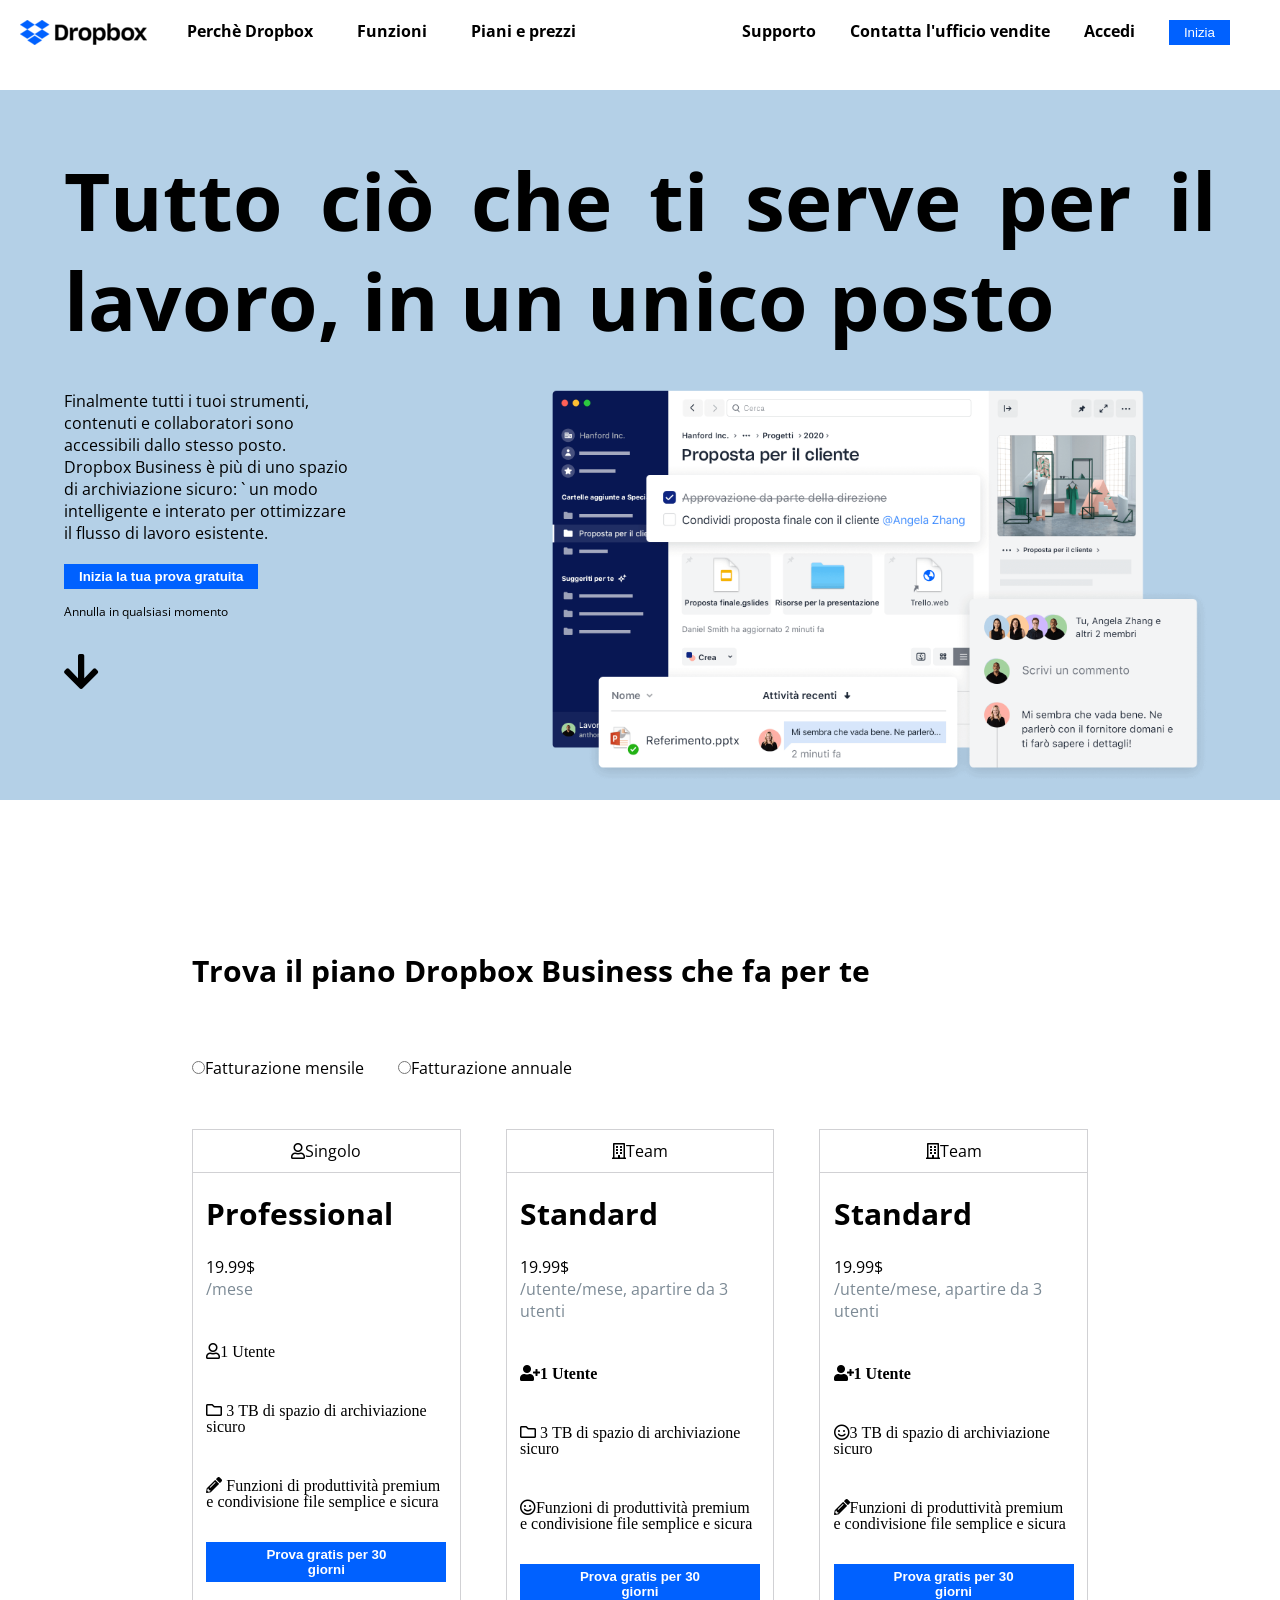
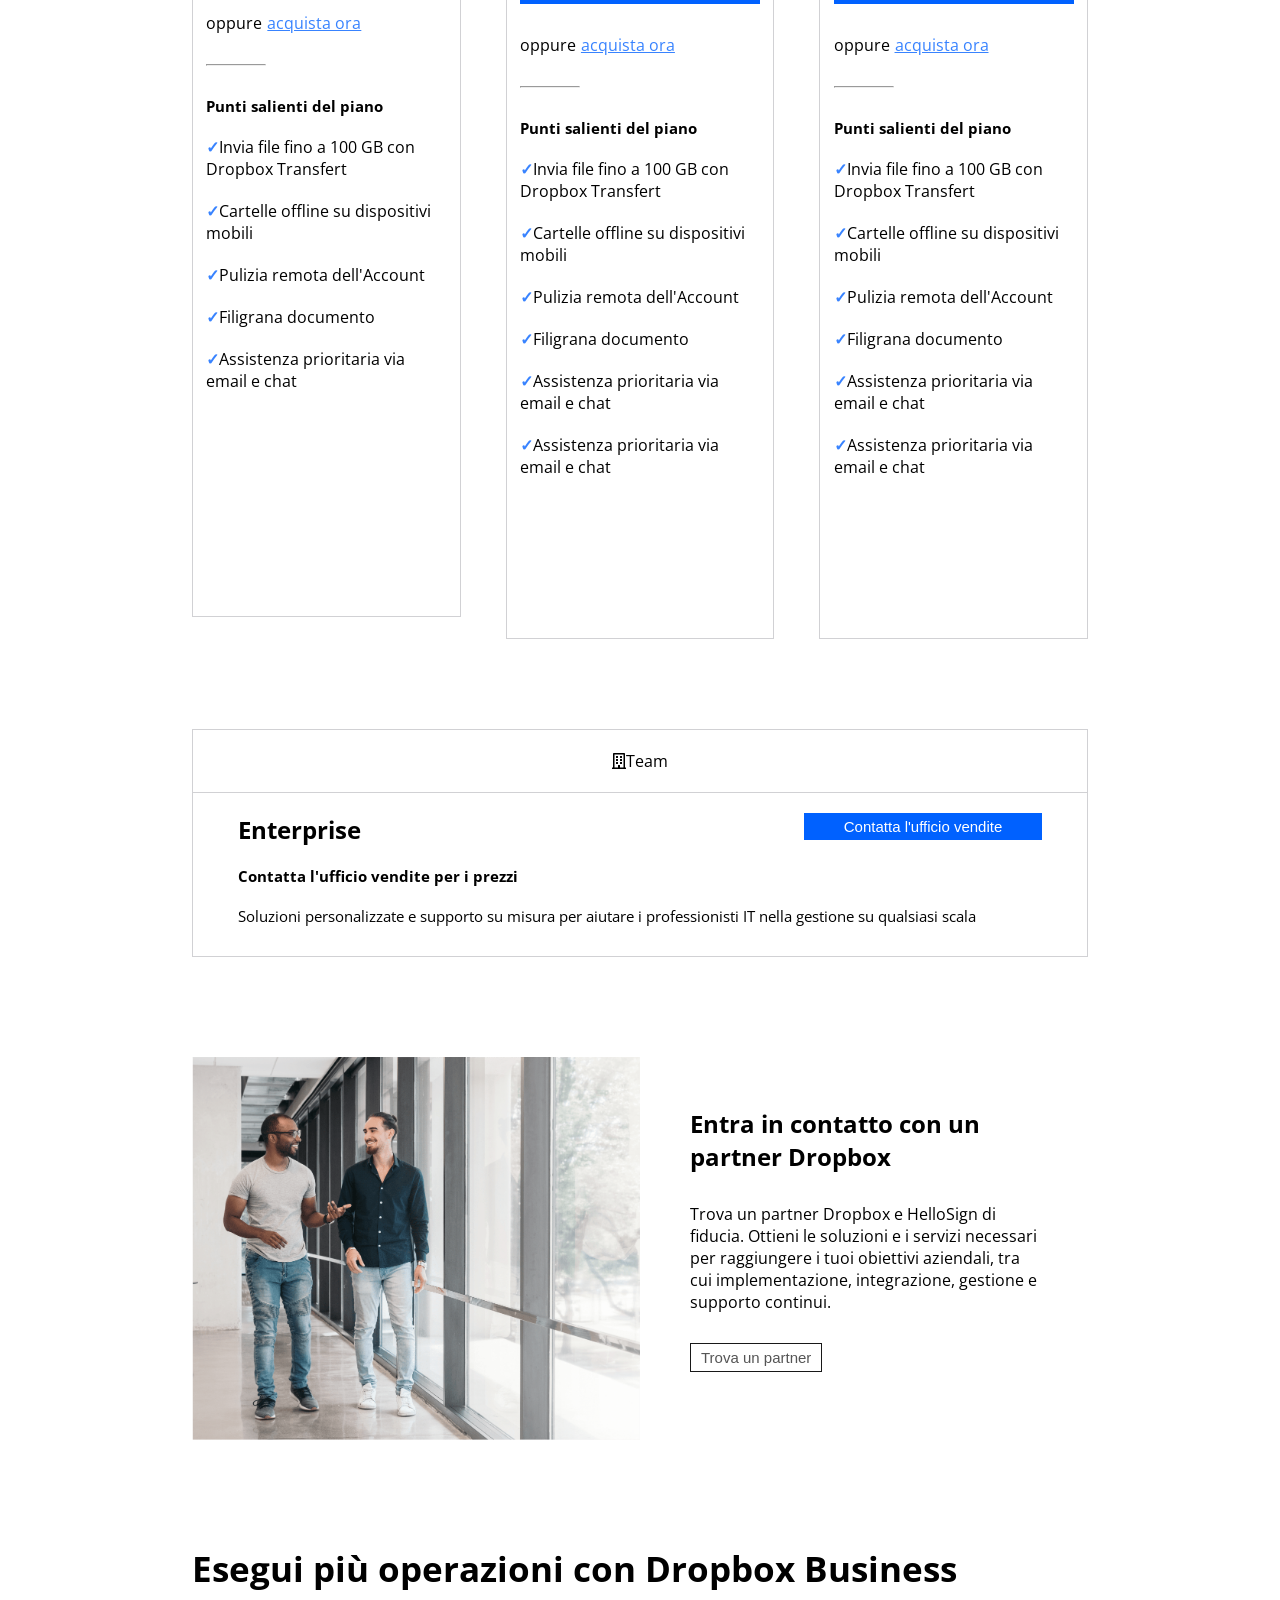
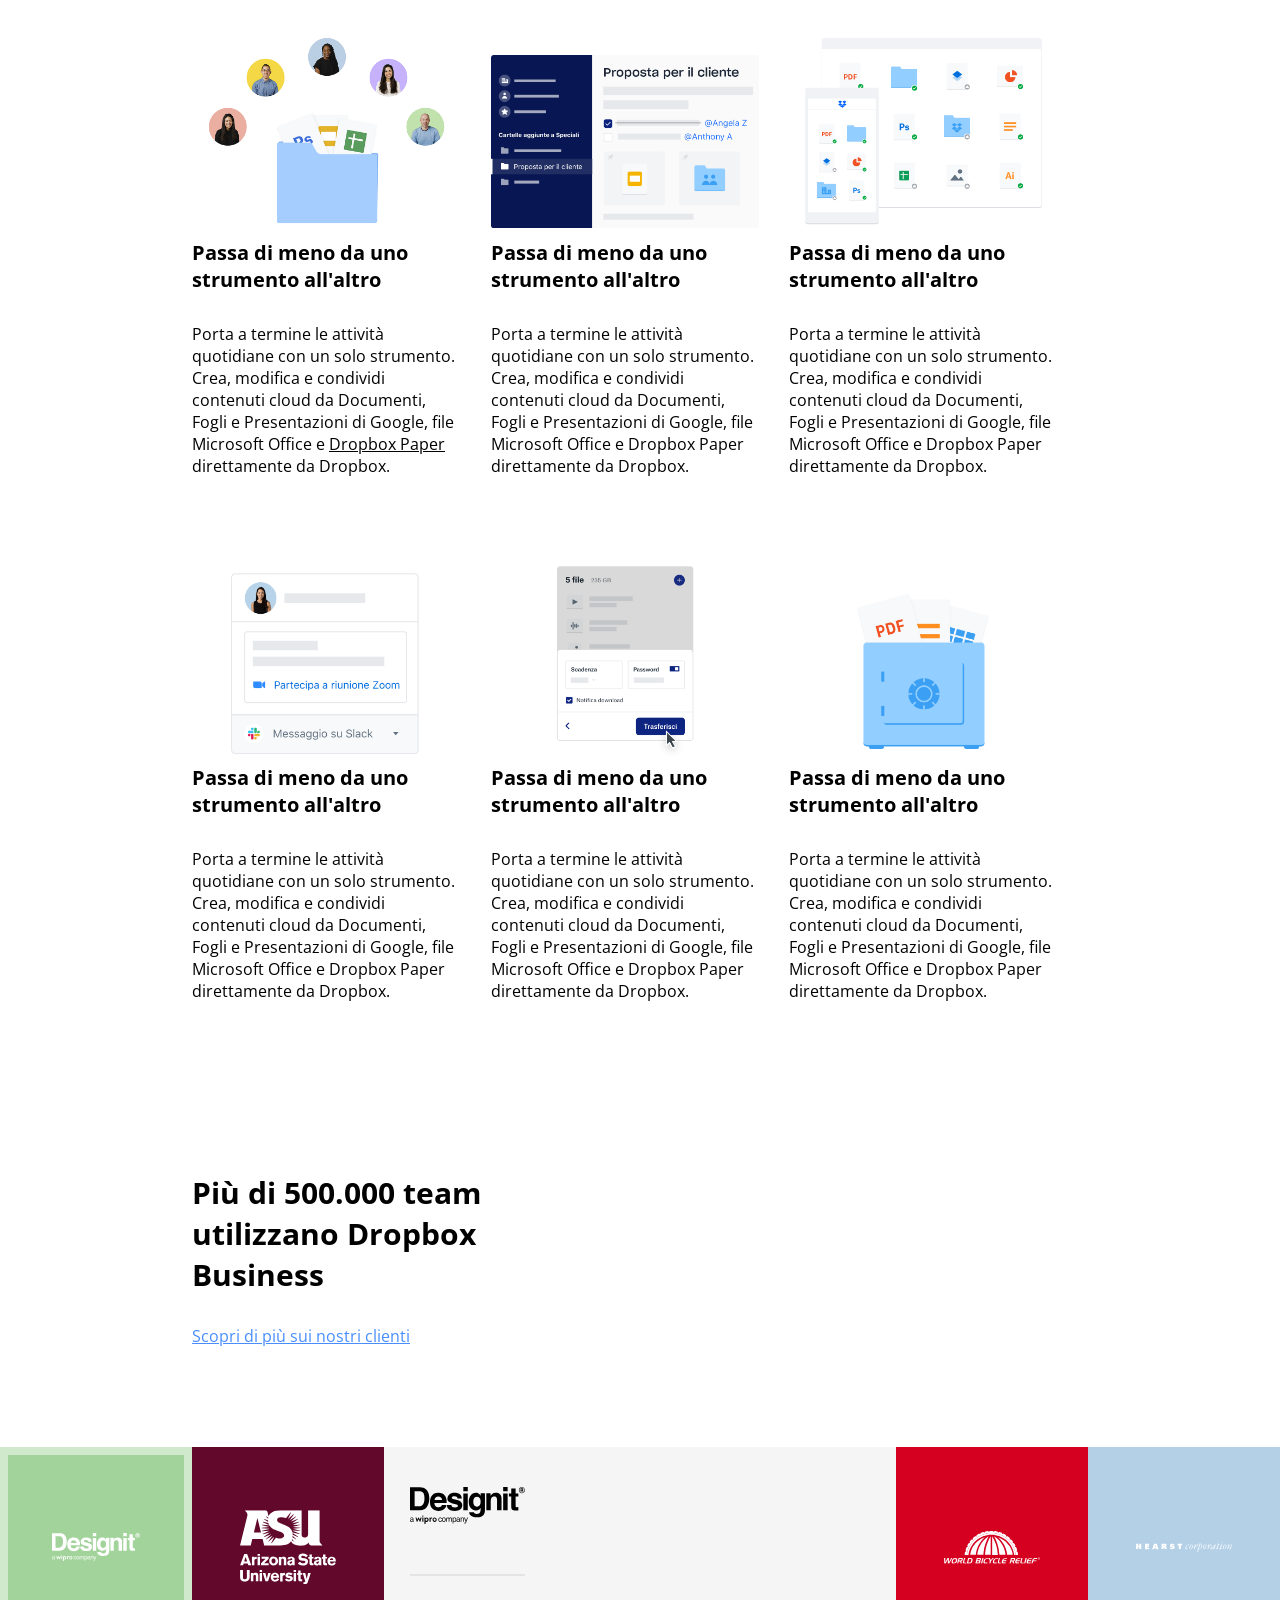
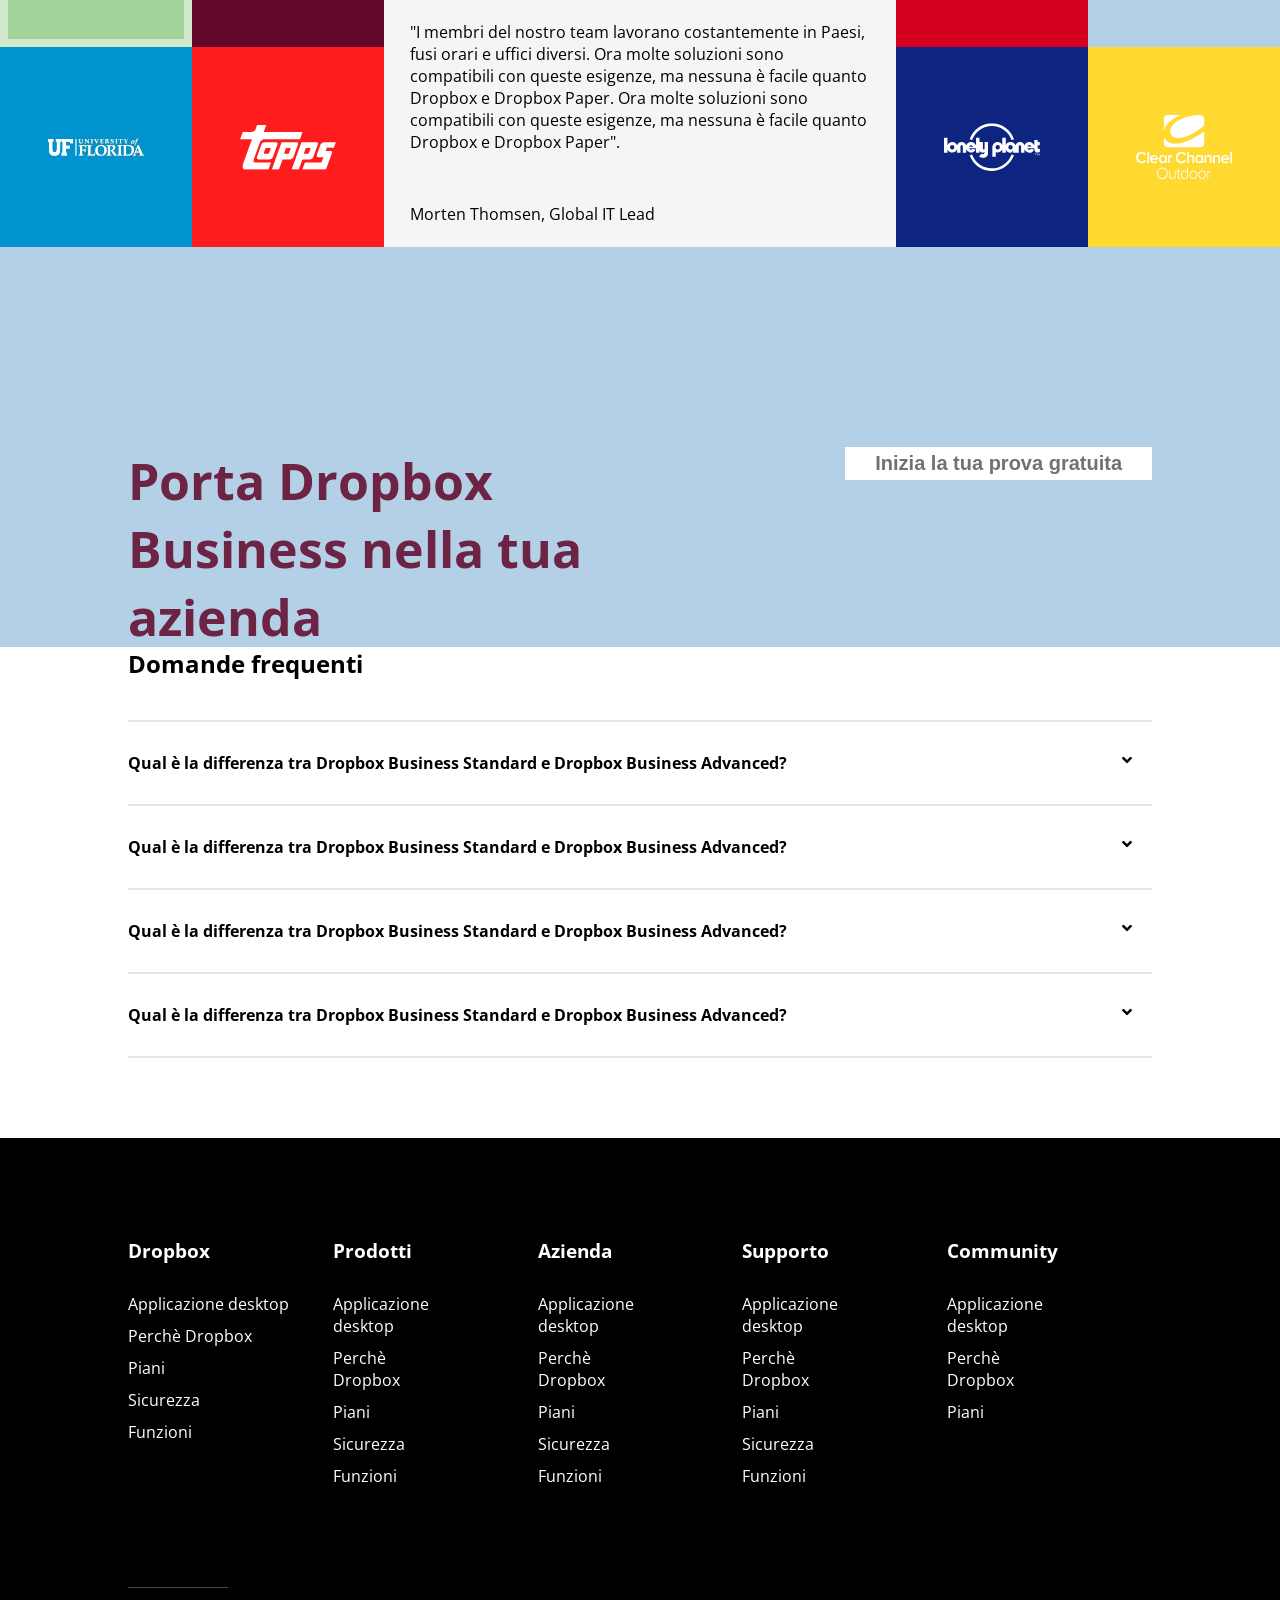
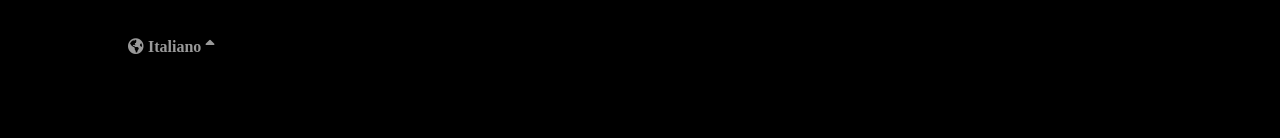
==== index.html @ a9ead012 "footer" ====
<!DOCTYPE html>
<html lang="en">

<head>
    <meta charset="UTF-8">
    <meta http-equiv="X-UA-Compatible" content="IE=edge">
    <meta name="viewport" content="width=device-width, initial-scale=1.0">
    <link rel="stylesheet" href="https://cdnjs.cloudflare.com/ajax/libs/font-awesome/5.15.4/css/all.min.css"
        integrity="sha512-1ycn6IcaQQ40/MKBW2W4Rhis/DbILU74C1vSrLJxCq57o941Ym01SwNsOMqvEBFlcgUa6xLiPY/NS5R+E6ztJQ=="
        crossorigin="anonymous" referrerpolicy="no-referrer" />
    <link rel="preconnect" href="https://fonts.googleapis.com">
    <link rel="preconnect" href="https://fonts.gstatic.com" crossorigin>
    <link href="https://fonts.googleapis.com/css2?family=Open+Sans:wght@400;600;700&display=swap" rel="stylesheet">
    <link rel="stylesheet" href="css/style.css">
    <title>Dropbox page</title>
</head>

<body>

    <!-- header -->

    <header>

        <nav class="navigazione clearfix">

            <img src="img/logo-small.png" alt="">

            <ul class="prima-lista">

                <li>Perch&egrave; Dropbox</li>

                <li>Funzioni</li>

                <li>Piani e prezzi</li>

            </ul>

            <ul class="seconda-lista clearfix">

                <li>Supporto</li>
                <li>Contatta l'ufficio vendite</li>
                <li>Accedi</li>
                <li><button id="bottone-inizia">Inizia</button></li>

            </ul>

        </nav>

        <!-- jumbo -->

        <div class="jumbo clearfix">

            <div class="introduzione-sito">

                <!-- titolo div -->

                <h1>Tutto ci&ograve; che ti serve per il lavoro, in un unico posto</h1>

                <!-- divisione colonne -->

                <div class="colonna-sinistra">

                    <p>
                        Finalmente tutti i tuoi strumenti, contenuti e collaboratori sono accessibili dallo stesso
                        posto. Dropbox Business &egrave; pi&ugrave; di uno spazio di archiviazione sicuro: &grave; un
                        modo intelligente e interato per ottimizzare il flusso di lavoro esistente.
                    </p>

                    <button id="prova-gratuita">Inizia la tua prova gratuita</button> <br>
                    <span id="annulla">Annulla in qualsiasi momento</span>

                    <div><i class="fas fa-arrow-down"></i></div>

                </div>

                <div class="colonna-destra">

                    <img src="img/jumbo.png" alt="">

                </div>

            </div>

        </div>

    </header>

    <!-- corpo principale -->

    <main>

        <!-- sezione 1 -->

        <section class="clearfix prima-sezione">

            <h2>Trova il piano Dropbox Business che fa per te</h2>

            <input type="radio">Fatturazione mensile
            <input id="radio-check" type="radio">Fatturazione annuale

            <div class="clearfix tabella-fatturazione">

                <div class="parte-sinistra">

                    <p class="singolo">
                        <i class="far fa-user"></i>Singolo
                    </p>

                    <div class="tipo-fatturazione">

                        <h2>Professional</h2><br>
                        19.99$ <br>
                        <span class="mese">/mese</span>

                        <p class="descrizione-offerta">
                            <i class="far fa-user">1 Utente</i>
                        </p>

                        <p class="descrizione-offerta">
                            <i class="far fa-folder"> 3 TB di spazio di archiviazione sicuro</i>
                        </p>

                        <p class="descrizione-offerta">
                            <i class="fas fa-pencil-alt">
                                <span>Funzioni di produttivit&agrave; premium e condivisione file semplice e
                                    sicura</span></i>
                        </p>

                        <div class="gratis">

                            <button class="bottone-tabella">Prova gratis per 30 giorni</button>

                            <p class="oppure-acquista">oppure<span><a href="" class="acquista">acquista ora</a></span>
                            </p>

                            <hr>

                        </div>

                        <div class="punti-salienti">

                            <h2>Punti salienti del piano</h2>

                            <ul>

                                <li class="check">Invia file fino a 100 GB con Dropbox Transfert</li>
                                <li class="check">Cartelle offline su dispositivi mobili</li>
                                <li class="check">Pulizia remota dell'Account</li>
                                <li class="check">Filigrana documento</li>
                                <li class="check">Assistenza prioritaria via email e chat</li>

                            </ul>

                        </div>

                    </div>

                </div>

                <div class="centro">

                    <p class="singolo">
                        <i class="far fa-building"></i>Team
                    </p>

                    <div class="tipo-fatturazione">

                        <h2>Standard</h2><br>
                        19.99$ <br>
                        <span class="mese">/utente/mese, apartire da 3 utenti</span>

                        <p class="descrizione-offerta">
                            <i class="fas fa-user-plus">1 Utente</i>
                        </p>

                        <p class="descrizione-offerta">
                            <i class="far fa-folder"> 3 TB di spazio di archiviazione sicuro</i>
                        </p>

                        <p class="descrizione-offerta">
                            <i class="far fa-smile"><span>Funzioni di produttivit&agrave; premium e condivisione file
                                    semplice e sicura</span></i>

                        </p>

                        <div class="gratis">

                            <button class="bottone-tabella">Prova gratis per 30 giorni</button>

                            <p class="oppure-acquista">oppure<span><a href="" class="acquista">acquista ora</a></span>
                            </p>

                            <hr>

                        </div>

                        <div class="punti-salienti">

                            <h2>Punti salienti del piano</h2>

                            <ul>

                                <li class="check">Invia file fino a 100 GB con Dropbox Transfert</li>
                                <li class="check">Cartelle offline su dispositivi mobili</li>
                                <li class="check">Pulizia remota dell'Account</li>
                                <li class="check">Filigrana documento</li>
                                <li class="check">Assistenza prioritaria via email e chat</li>
                                <li class="check">Assistenza prioritaria via email e chat</li>

                            </ul>

                        </div>

                    </div>

                </div>

                <div class="parte-destra">

                    <p class="singolo">
                        <i class="far fa-building"></i>Team
                    </p>

                    <div class="tipo-fatturazione">

                        <h2>Standard</h2><br>
                        19.99$ <br>
                        <span class="mese">/utente/mese, apartire da 3 utenti</span>

                        <p class="descrizione-offerta">
                            <i class="fas fa-user-plus">1 Utente</i>
                        </p>

                        <p class="descrizione-offerta">
                            <i class="far fa-smile">3 TB di spazio di archiviazione sicuro</i>
                        </p>

                        <p class="descrizione-offerta">
                            <i class="fas fa-pencil-alt"><span>Funzioni di produttivit&agrave; premium e condivisione
                                    file semplice e sicura</span></i>

                        </p>

                        <div class="gratis">

                            <button class="bottone-tabella">Prova gratis per 30 giorni</button>

                            <p class="oppure-acquista">oppure<span><a href="" class="acquista">acquista ora</a></span>
                            </p>

                            <hr>

                        </div>

                        <div class="punti-salienti">

                            <h2>Punti salienti del piano</h2>

                            <ul>

                                <li class="check">Invia file fino a 100 GB con Dropbox Transfert</li>
                                <li class="check">Cartelle offline su dispositivi mobili</li>
                                <li class="check">Pulizia remota dell'Account</li>
                                <li class="check">Filigrana documento</li>
                                <li class="check">Assistenza prioritaria via email e chat</li>
                                <li class="check">Assistenza prioritaria via email e chat</li>

                            </ul>

                        </div>

                    </div>

                </div>

            </div>

        </section>

        <!-- sezione 2 -->

        <section class="sezione-2">

            <div class="titolo-seconda-tabella">

                <p class="team-title">
                    <i class="far fa-building"></i>Team
                </p>

            </div>

            <div class="clearfix enterprise">

                <h2 id="enterprise-title">Enterprise</h2>

                <button class="contatta-ufficio">Contatta l'ufficio vendite</button>

            </div>

            <div class="enterprise">

                <h2 id="contatta-titolo">Contatta l'ufficio vendite per i prezzi</h2>

                <p id="soluzioni">Soluzioni personalizzate e supporto su misura per aiutare i professionisti IT nella
                    gestione su qualsiasi scala</p>

            </div>

        </section>

        <!-- sezione 3 -->

        <section class="clearfix sezione-3">

            <div class="partner-image">

                <img src="img/partner.png" alt="">

            </div>

            <div class="partner-informazioni">

                <h2>Entra in contatto con un partner Dropbox</h2>

                <p>Trova un partner Dropbox e HelloSign di fiducia. Ottieni le soluzioni e i servizi necessari per
                    raggiungere i tuoi obiettivi aziendali, tra cui implementazione, integrazione, gestione e supporto
                    continui.</p>

                <button>Trova un partner</button>

            </div>

        </section>

        <!-- sezione 4 -->

        <section class="sezione-4">

            <h2>Esegui pi&ugrave; operazioni con Dropbox Business</h2>

            <div class="clearfix">

                <div class="operazioni">

                    <img src="img/business-feature-switching-tools.png" alt="">

                    <h3>Passa di meno da uno strumento all'altro</h3>

                    <p>Porta a termine le attivit&agrave; quotidiane con un solo strumento. Crea, modifica e condividi
                        contenuti cloud da Documenti, Fogli e Presentazioni di Google, file Microsoft Office e <span
                            id="paper">Dropbox Paper</span> direttamente da Dropbox.</p>

                </div>

                <div class="operazioni">

                    <img src="img/business-feature-coordinate-it.png" alt="">

                    <h3>Passa di meno da uno strumento all'altro</h3>

                    <p>Porta a termine le attivit&agrave; quotidiane con un solo strumento. Crea, modifica e condividi
                        contenuti cloud da Documenti, Fogli e Presentazioni di Google, file Microsoft Office e Dropbox
                        Paper direttamente da Dropbox.</p>

                </div>

                <div class="operazioni">

                    <img src="img/business-feature-multi-device.png" alt="">

                    <h3>Passa di meno da uno strumento all'altro</h3>

                    <p>Porta a termine le attivit&agrave; quotidiane con un solo strumento. Crea, modifica e condividi
                        contenuti cloud da Documenti, Fogli e Presentazioni di Google, file Microsoft Office e Dropbox
                        Paper direttamente da Dropbox.</p>

                </div>

                <div class="operazioni">

                    <img src="img/business-feature-integrations-it.png" alt="">

                    <h3>Passa di meno da uno strumento all'altro</h3>

                    <p>Porta a termine le attivit&agrave; quotidiane con un solo strumento. Crea, modifica e condividi
                        contenuti cloud da Documenti, Fogli e Presentazioni di Google, file Microsoft Office e Dropbox
                        Paper direttamente da Dropbox.</p>

                </div>

                <div class="operazioni">

                    <img src="img/business-feature-send-files-it.png" alt="">

                    <h3>Passa di meno da uno strumento all'altro</h3>

                    <p>Porta a termine le attivit&agrave; quotidiane con un solo strumento. Crea, modifica e condividi
                        contenuti cloud da Documenti, Fogli e Presentazioni di Google, file Microsoft Office e Dropbox
                        Paper direttamente da Dropbox.</p>

                </div>

                <div class="operazioni">

                    <img src="img/business-feature-security.png" alt="">

                    <h3>Passa di meno da uno strumento all'altro</h3>

                    <p>Porta a termine le attivit&agrave; quotidiane con un solo strumento. Crea, modifica e condividi
                        contenuti cloud da Documenti, Fogli e Presentazioni di Google, file Microsoft Office e Dropbox
                        Paper direttamente da Dropbox.</p>

                </div>

            </div>

        </section>

        <!-- sezione 5 -->

        <section class="sezione-5">

            <div class="titolo-sezione-5">

                <h2>Pi&ugrave; di 500.000 team utilizzano Dropbox Business</h2>

                <a id="scopri-nostri-clienti" href="">Scopri di pi&ugrave; sui nostri clienti</a>

            </div>

            <div class="blocchi">

                <div class="blocco-sinistra">

                    <div id="blocco-sopra-1">

                        <img class="loghi" src="img/designit.svg" alt="">

                    </div>

                    <div id="blocco-sopra-2">

                        <img class="loghi" src="img/arizona_state_university.svg" alt="">

                    </div>

                    <div id="blocco-sotto-1">

                        <img class="loghi" src="img/university_of_florida.svg" alt="">

                    </div>

                    <div id="blocco-sotto-2">

                        <img class="loghi" src="img/topps.svg" alt="">

                    </div>

                </div>

                <div class="blocco-centro">

                    <div class="blocco-centro-spiegazione">

                        <img src="img/designit.svg" alt="">

                        <p>"I membri del nostro team lavorano costantemente in Paesi, fusi orari e uffici diversi. Ora
                            molte soluzioni sono compatibili con queste esigenze, ma nessuna &egrave; facile quanto
                            Dropbox e Dropbox Paper. Ora molte soluzioni sono compatibili con queste esigenze, ma
                            nessuna &egrave; facile quanto Dropbox e Dropbox Paper".</p>

                        <p id="citazione">Morten Thomsen, Global IT Lead</p>

                    </div>

                </div>

                <div class="blocco-destra">

                    <div id="blocco-sopra-destra-1">

                        <img class="loghi" src="img/world_bicycle_relief.svg" alt="">

                    </div>

                    <div id="blocco-sopra-destra-2">

                        <img class="loghi" src="img/hearst_corp.svg" alt="">

                    </div>

                    <div id="blocco-sotto-destra-1">

                        <img class="loghi" src="img/lonely_planet.svg" alt="">

                    </div>

                    <div id="blocco-sotto-destra-2">

                        <img class="loghi" src="img/clear_channel.svg" alt="">

                    </div>

                </div>

            </div>

            <div class="dropbox-business">

                <div class="clearfix title-button">

                    <h2 id="dropbox-title">Porta Dropbox Business nella tua azienda</h2>

                    <button id="dropbox-button">Inizia la tua prova gratuita</button>

                </div>

            </div>

        </section>

        <!-- sezione 6 -->

        <section class="sezione-6">

            <h2>Domande frequenti</h2>

            <div class="clearfix domande">

                <h4>Qual &egrave; la differenza tra Dropbox Business Standard e Dropbox Business Advanced?</h4>

                <i class="fas fa-angle-down"></i>

            </div>

            <div class="clearfix domande">

                <h4>Qual &egrave; la differenza tra Dropbox Business Standard e Dropbox Business Advanced?</h4>

                <i class="fas fa-angle-down"></i>

            </div>

            <div class="clearfix domande">

                <h4>Qual &egrave; la differenza tra Dropbox Business Standard e Dropbox Business Advanced?</h4>

                <i class="fas fa-angle-down"></i>

            </div>

            <div class="clearfix domande">

                <h4>Qual &egrave; la differenza tra Dropbox Business Standard e Dropbox Business Advanced?</h4>

                <i class="fas fa-angle-down"></i>

            </div>

        </section>

    </main>

    <!-- footer -->

    <footer>

        <!-- parte alta -->

        <div class="clearfix liste">

            <div class="list-footer">

                <h3>Dropbox</h3>

                <ul class="lista-finale">
                    <li>Applicazione desktop</li>
                    <li>Perch&egrave; Dropbox</li>
                    <li>Piani</li>
                    <li>Sicurezza</li>
                    <li>Funzioni</li>
                </ul>

            </div>

            <div class="list-footer">

                <div class="list-footer">

                    <h3>Prodotti</h3>
    
                    <ul class="lista-finale">
                        <li>Applicazione desktop</li>
                        <li>Perch&egrave; Dropbox</li>
                        <li>Piani</li>
                        <li>Sicurezza</li>
                        <li>Funzioni</li>
                    </ul>
    
                </div>
                
            </div>

            <div class="list-footer">

                <div class="list-footer">

                    <h3>Azienda</h3>
    
                    <ul class="lista-finale">
                        <li>Applicazione desktop</li>
                        <li>Perch&egrave; Dropbox</li>
                        <li>Piani</li>
                        <li>Sicurezza</li>
                        <li>Funzioni</li>
                    </ul>
    
                </div>
                
            </div>

            <div class="list-footer">

                <div class="list-footer">

                    <h3>Supporto</h3>
    
                    <ul class="lista-finale">
                        <li>Applicazione desktop</li>
                        <li>Perch&egrave; Dropbox</li>
                        <li>Piani</li>
                        <li>Sicurezza</li>
                        <li>Funzioni</li>
                    </ul>
    
                </div>
                
            </div>

            <div class="list-footer">

                <div class="list-footer">

                    <h3>Community</h3>
    
                    <ul class="lista-finale">
                        <li>Applicazione desktop</li>
                        <li>Perch&egrave; Dropbox</li>
                        <li>Piani</li>
                    </ul>
    
                </div>
                
            </div>

        </div>

        <!-- parte bassa -->

        <div class="parte-bassa-footer">

            <div class="globo">

                <i class="fas fa-globe-americas"> Italiano</i>
                <i class="fas fa-sort-up"></i>

            </div>

        </div>

    </footer>

</body>

</html>
---- css/style.css ----
/* regole generali */

* {
    margin: 0;
    padding: 0;
    box-sizing: border-box;
}

body {
    font-family: 'Open Sans', sans-serif;
}

/* header */

.clearfix::after {
    content: "";
    display: table;
    clear: both;
}

.navigazione {
    width: 100%;
    height: 10vh;
    background-color: white;
    vertical-align: middle;
    position: relative;
    padding-top: 20px;
    position: fixed;
    z-index: 99;
}

.navigazione img {
    float: left;
    padding-left: 20px;
}

.prima-lista {
    float: left;
}

.prima-lista li {
    margin-left: 40px;
    list-style-type: none;
    display: inline-block;
    font-weight: bold;
}

.seconda-lista {
    position: absolute;
    top: 20px;
    right: 20px;
}

.seconda-lista li {
    margin-right: 30px;
    list-style-type: none;
    display: inline-block;
    font-weight: bold;
}

#bottone-inizia {
    color: white;
    background-color:  #0061FF;
    padding: 5px 15px;
    border: none;
}

/* jumbo */

.jumbo {
    background-color: #B4D0E7;
    width: 100%;
}

.introduzione-sito {
    width: 90%;
    margin: auto;
}

.introduzione-sito h1 {
    text-align: justify;
    padding-top: 150px;
    font-size: 80px;
    line-height: 100px;
}

.colonna-sinistra {
    width: 40%;
    padding-top: 40px;
    float: left;
}

.colonna-sinistra p {
    padding-right: 170px;
}

#prova-gratuita {
    color: white;
    background-color: #0061FF;
    padding: 5px 15px;
    border: none;
    font-weight: bold;
    margin-top: 20px;
    margin-bottom: 10px;
}

#annulla {
    font-size: 12px;
}

.fa-arrow-down {
    margin-top: 30px;
    font-size: 40px;
}

.colonna-destra {
    width: 60%;
    float: left;
    height: 450px;
}

.colonna-destra img {
    width: 100%;
    padding-top: 40px;
}

/* sezione 1 */

.prima-sezione {
    width: 70%;
    margin: 150px auto 40px;
}

.prima-sezione h2 {
    font-size: 30px;
}

.prima-sezione input {
    margin-top: 70px;
}

#radio-check {
    margin-left: 30px;
}

/* tabella sezione 1 */

.tabella-fatturazione {
    width: 100%;
    margin: 50px auto;
}

.parte-sinistra {
    width: 30%;
    float: left;
    border: 1px solid #D1D1D4;
}

.singolo {
    text-align: center;
    padding: 10px;
    border-bottom: 1px solid #D1D1D4;
}

.tipo-fatturazione {
    width: 90%;
    margin: 20px 5%;
}

.mese {
    color: #7C8A95;
}

.descrizione-offerta {
    margin-top: 40px;
}

.fa-pencil-alt span {
    font-weight: normal;
}

.gratis {
    width: 100%;
    text-align: center;
}

.bottone-tabella {
    color: white;
    background-color: #0061FF;
    padding: 5px 40px;
    border: none;
    margin-top: 30px;
    font-weight: bold;
}

.oppure-acquista {
    margin: 30px auto;
    text-align: left;
}

.oppure-acquista .acquista{
    color: #3883FF;
    padding-left: 5px;
}

hr {
    width: 60px;
    color: #D1D1D4;
}

.punti-salienti {
    min-height: 500px;
}

.punti-salienti h2 {
    font-size: 15px;
    margin-top: 30px;
}

.punti-salienti ul li {
    list-style-type: none;
    margin-top: 20px;
}

.check::before {
    content: "\2713";
    color: #3883FF;
    font-weight: bold;
}

/* parte centrale della tabella */

.centro {
    width: 30%;
    margin: 0 5%;
    float: left;
    border: 1px solid #D1D1D4;
}

/* parte destra */

.parte-destra {
    float: left;
    width: 30%;
    border: 1px solid #D1D1D4;
}

/* sezione 2 */

.sezione-2 {
    width: 70%;
    margin: 30px auto;
    border: 1px solid #D1D1D4;
}

.team-title {
    text-align: center;
    padding: 20px 0;
    border-bottom: 1px solid #D1D1D4;
}

.enterprise {
    width: 90%;
    margin: auto;
    padding-top: 20px;
}

#enterprise-title {
    float: left;
}

.contatta-ufficio {
    color: white;
    background-color: #0061FF;
    padding: 5px 40px;
    border: none;
    font-size: 15px;
    float: right;
}

#contatta-titolo {
    font-size: 15px;
}

#soluzioni {
    font-size: 15px;
    padding: 20px 0 30px;
}

/* sezione 3 */

.sezione-3 {
    width: 70%;
    margin: 100px auto;
}

.partner-image {
    width: 50%;
    float: left;
}

.partner-image img {
    width: 100%;
}

.partner-informazioni {
    width: 50%;
    float: left;
    padding: 50px 50px;
}

.partner-informazioni p {
    margin-top: 30px;
}

.partner-informazioni button {
    color: #555555;
    background-color: white;
    margin-top: 30px;
    font-size: 15px;
    padding: 5px 10px;
    border: 1px solid #181818;
}

/* sezione 4 */

.sezione-4 {
    width: 70%;
    margin: auto;
}

.sezione-4 h2 {
    font-size: 35px;
    margin-bottom: 30px;
}

.operazioni {
    width: calc(100% / 3 - 30px);
    margin-right: 30px;
    float: left;
    margin-bottom: 70px;
}

.operazioni img {
    width: 100%;
    float: left;
}

.operazioni h3 {
    font-size: 20px;
    margin-bottom: 30px;
}

#paper {
    text-decoration: underline;
}

/* sezione 5 */

.sezione-5 {
    width: 100%;
}

.titolo-sezione-5 {
    width: 70%;
    margin: 100px auto;
}

.titolo-sezione-5 h2 {
    width: 40%;
    font-size: 30px;
    margin-bottom: 30px;
}

#scopri-nostri-clienti {
    color: #488EFF;
}

/* blocchi colorati della sezione 5 */

.blocchi {
    width: 100%;
}

/* blocco sinistra */

.blocco-sinistra {
    width: 30%;
    height: 400px;
    float: left;
}

#blocco-sopra-1 {
    width: 50%;
    height: 200px;
    background-color: #A2D39B;
    border: 8px solid #D0E9CD;
    float: left;
    position: relative;
}

.loghi {
    width: 50%;
    position: absolute;
    top: 50%;
    left: 50%;
    transform: translate(-50%, -50%);
    filter:invert(100%);
}

#blocco-sopra-2 {
    width: 50%;
    height: 200px;
    background-color: #61082B;
    float: left;
    position: relative;
}

#blocco-sotto-1 {
    width: 50%;
    height: 200px;
    background-color: #0093CE;
    float: left;
    position: relative;
}

#blocco-sotto-2 {
    width: 50%;
    height: 200px;
    background-color: #FF1C1C;
    float: left;
    position: relative;
}


/* blocco centro */

.blocco-centro {
    width: 40%;
    height: 400px;
    float: left;
    background-color: #F5F5F5;
}

.blocco-centro-spiegazione {
    width: 90%;
    margin: auto;
}

.blocco-centro-spiegazione img {
    width: 25%;
    margin: 40px auto;
    padding-bottom: 50px;
    border-bottom: 2px solid #E4E4E5;
}

#citazione {
    margin-top: 50px;
}

/* blocco destra */

.blocco-destra {
    width: 30%;
    height: 400px;
    float: left;
    background-color: tomato;
}

#blocco-sopra-destra-1 {
    width: 50%;
    height: 200px;
    background-color: #D5001F;
    float: left;
    position: relative;
}

#blocco-sopra-destra-2 {
    width: 50%;
    height: 200px;
    background-color: #B4D0E7;
    float: left;
    position: relative;
}

#blocco-sotto-destra-1 {
    width: 50%;
    height: 200px;
    background-color: #0D2481;
    float: left;
    position: relative;
}

#blocco-sotto-destra-2 {
    width: 50%;
    height: 200px;
    background-color: #FFD830;
    float: left;
    position: relative;
}

/* blocco sotto */

.dropbox-business {
    background-color: #B4D0E7;
    width: 100%;
    height: 400px;
    float: left;
}

.title-button {
    width: 80%;
    margin: 200px auto;
}

#dropbox-title {
    width: 50%;
    font-size: 50px;
    color: #6D2344;
    float: left;
}

#dropbox-button {
    color: #717171;
    background-color: white;
    font-weight: bold;
    border: none;
    font-size: 20px;
    padding: 5px 30px;
    float: right;
}

/* sezione 6 */

.sezione-6 {
    width: 80%;
    margin: 80px auto;
}

.sezione-6 h2 {
    border-bottom: 2px solid #E4E4E6;
    padding-bottom: 40px;
}

.domande {
    border-bottom: 2px solid #E4E4E6;
    padding: 30px 0;
}
.domande h4 {
    float: left;
}

.fa-angle-down {
    float: right;
    margin-right: 20px;
}

/* footer */

footer {
    width: 100%;
    min-height: 600px;
    background-color: black;
}

.liste {
    width: 80%;
    margin: auto;
}

.list-footer {
    width: calc(100% / 5 - 20px);
    float: left;
    margin-right: 20px;
}

.list-footer h3 {
    color: white;
    padding-top: 100px;
}

.lista-finale {
    margin-top: 20px;
}

.lista-finale li {
    list-style-type: none;
    color: white;
    padding-top: 10px;
}

/* parte bassa del footer */

.parte-bassa-footer {
    width: 80%;
    margin: auto;
}

.globo {
    width: 100px;
    margin-top: 100px;
    border-top: 1px solid #484848;
}

.fa-globe-americas, .fa-sort-up {
    padding-top: 50px;
    color: #999999;
}
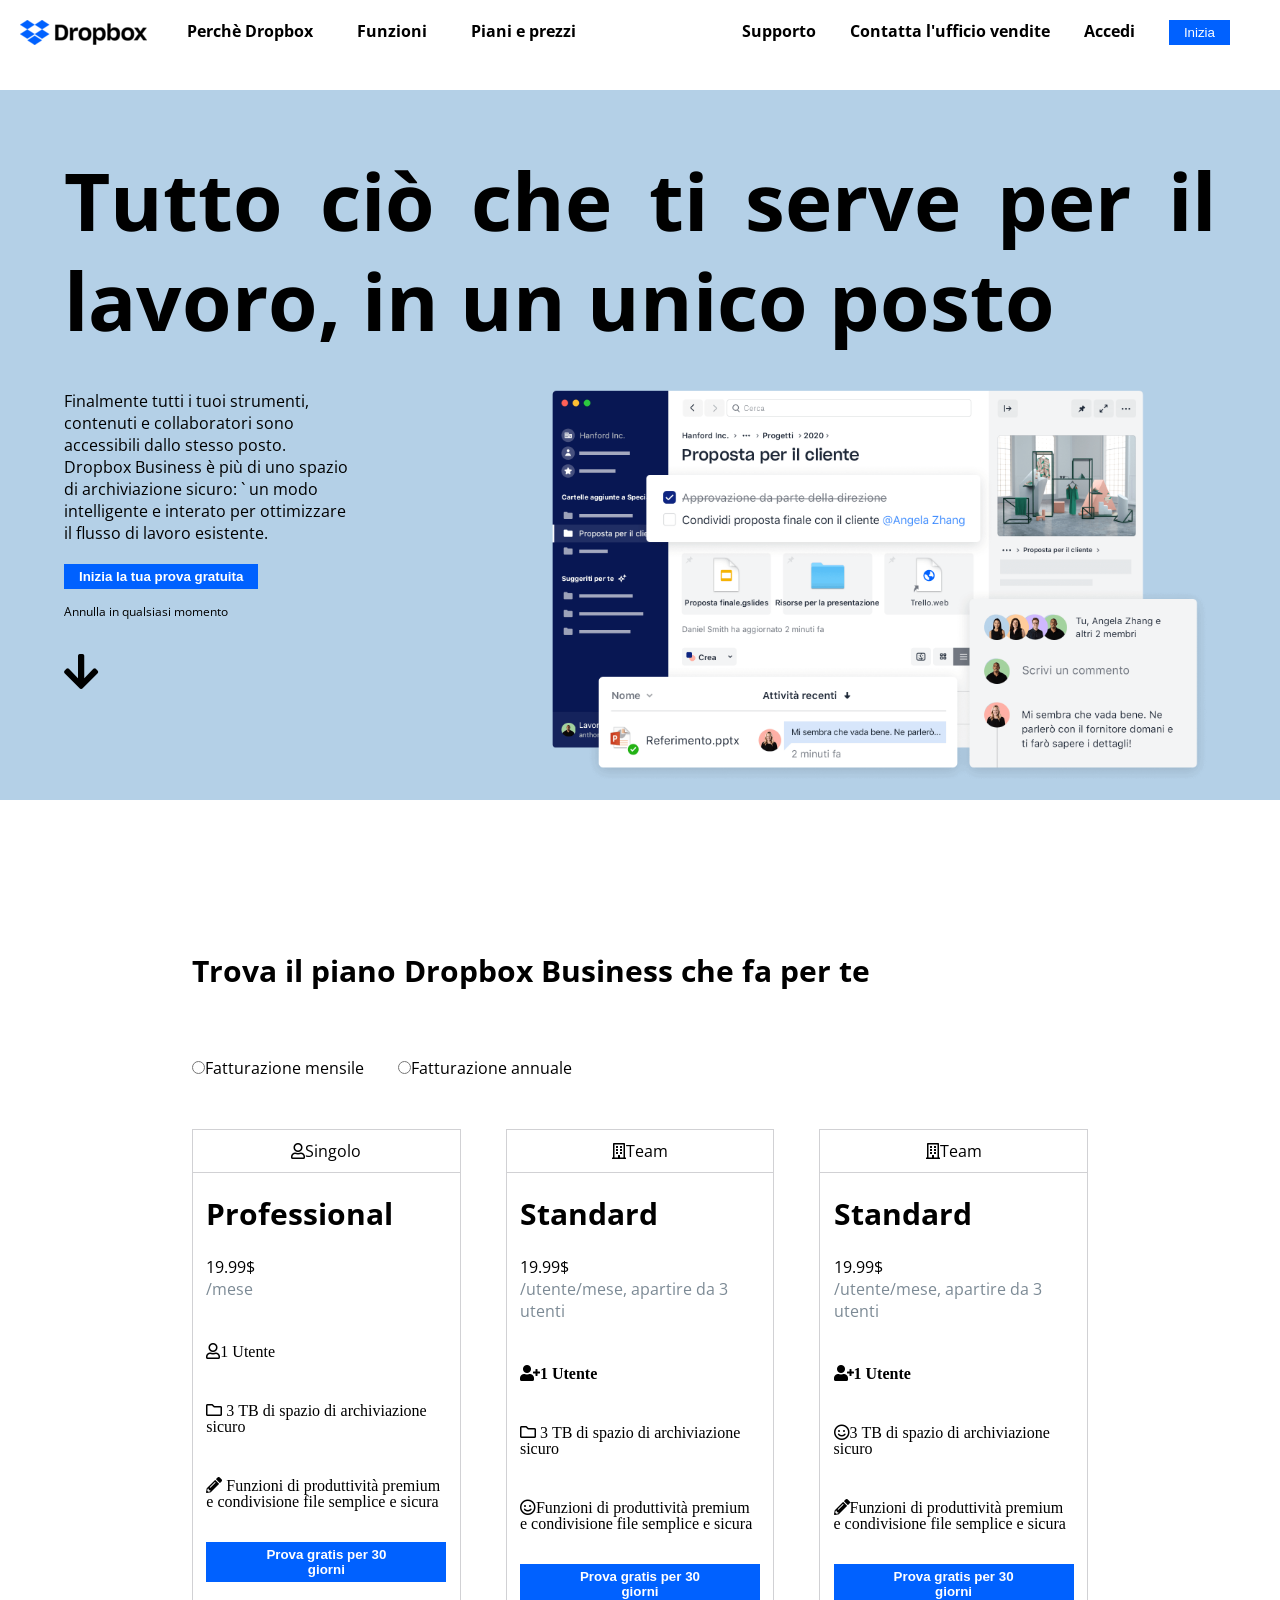
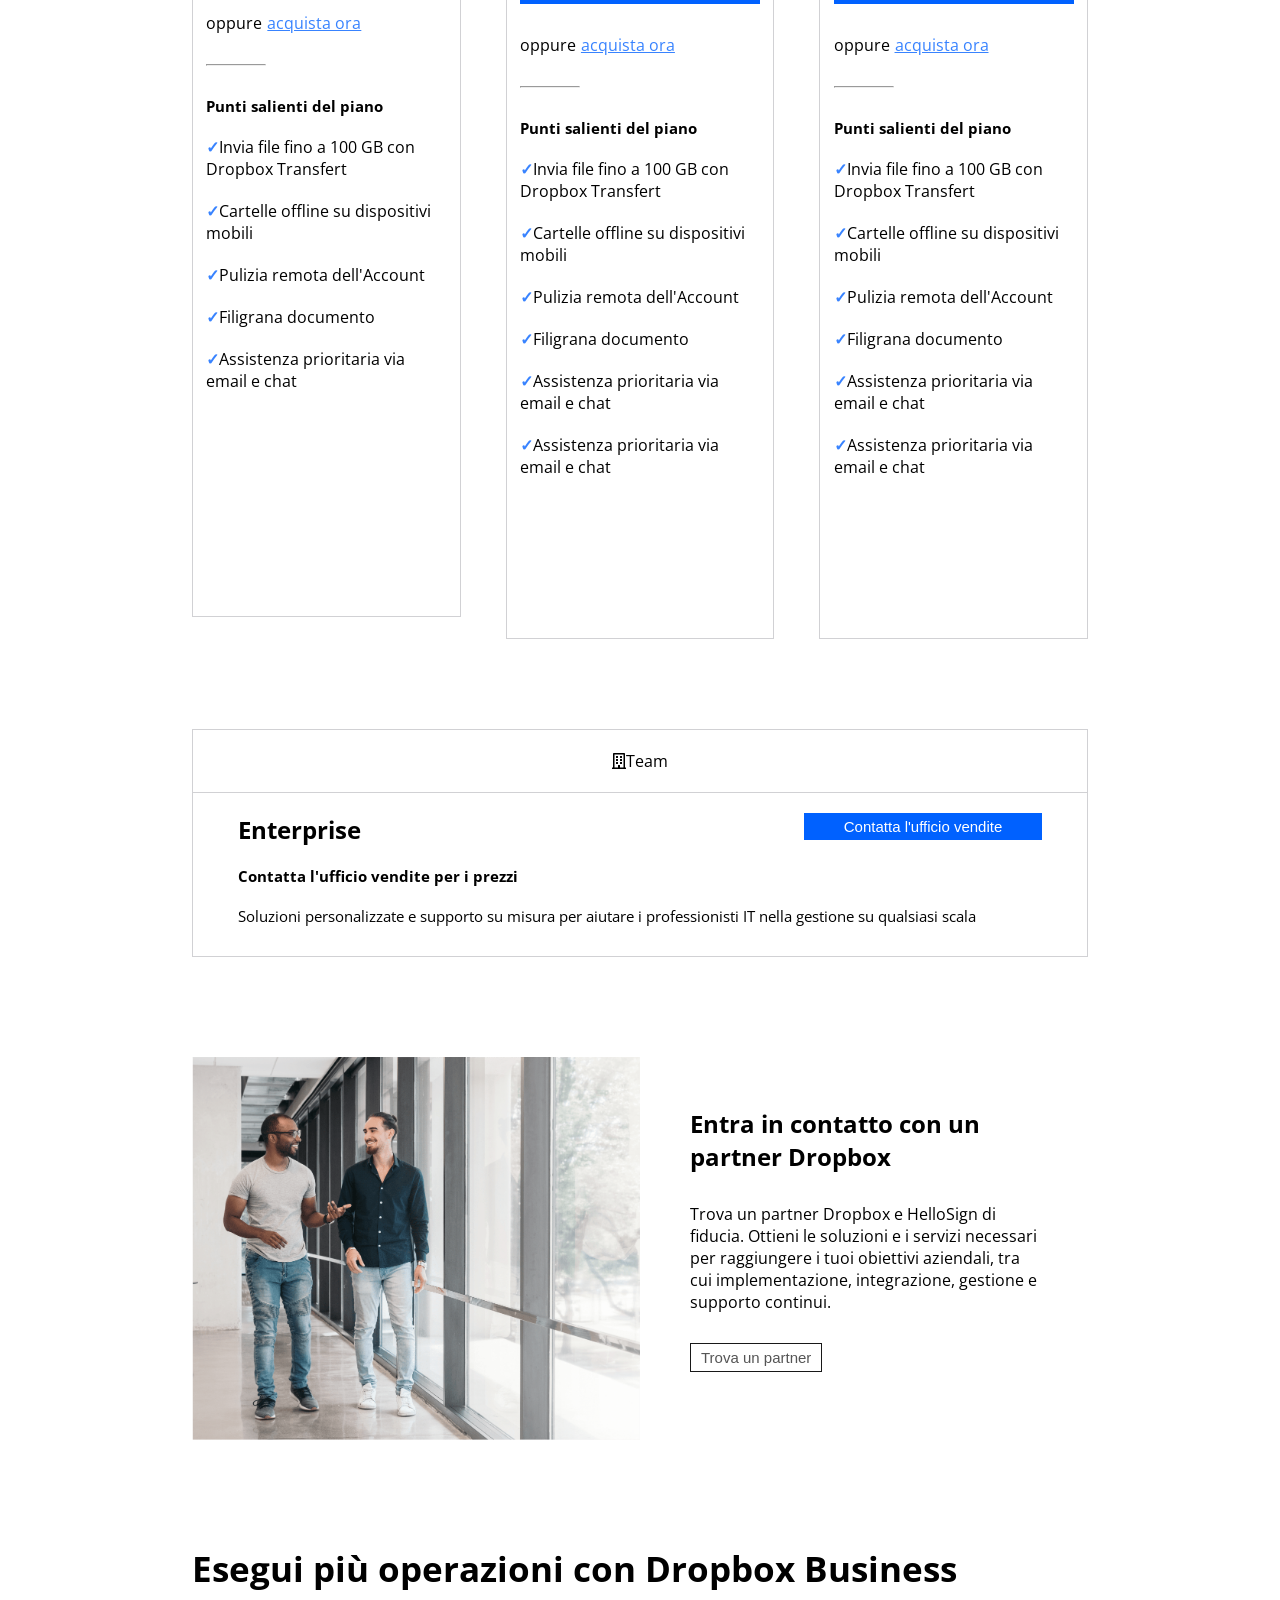
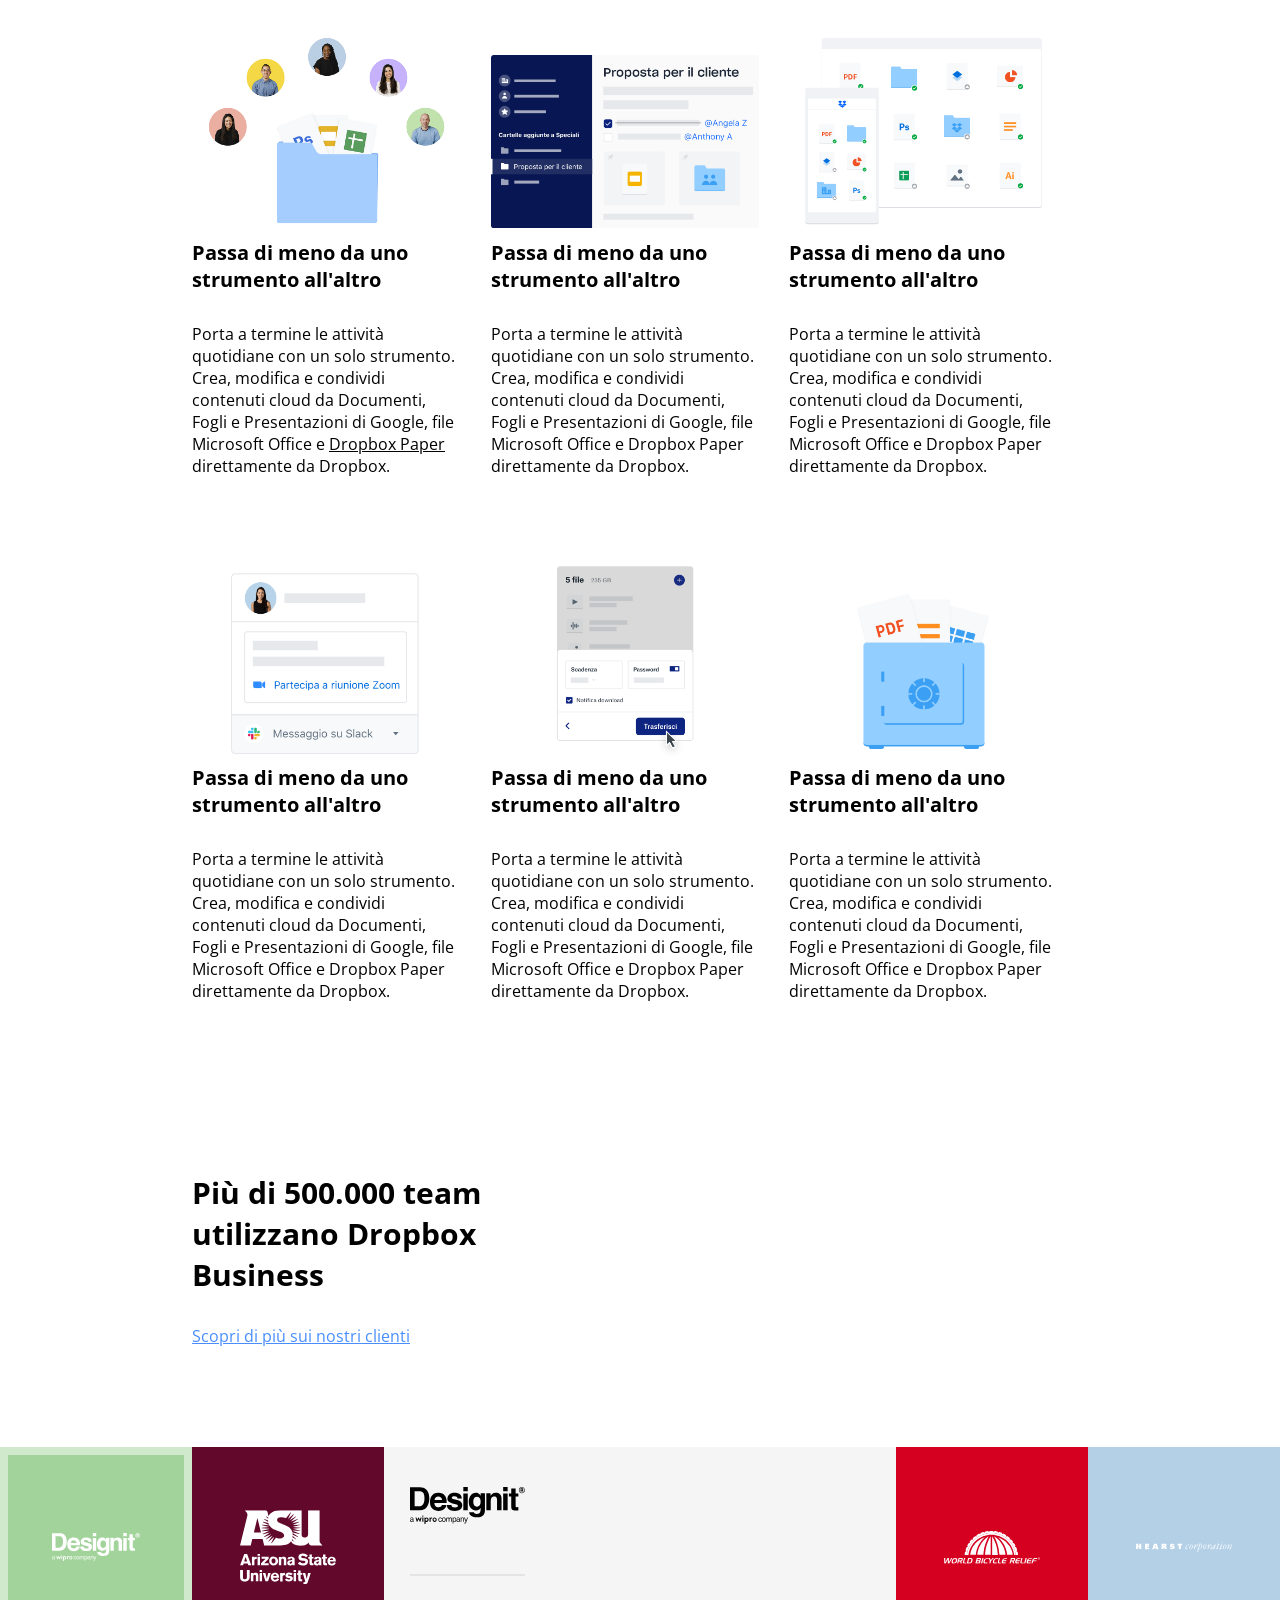
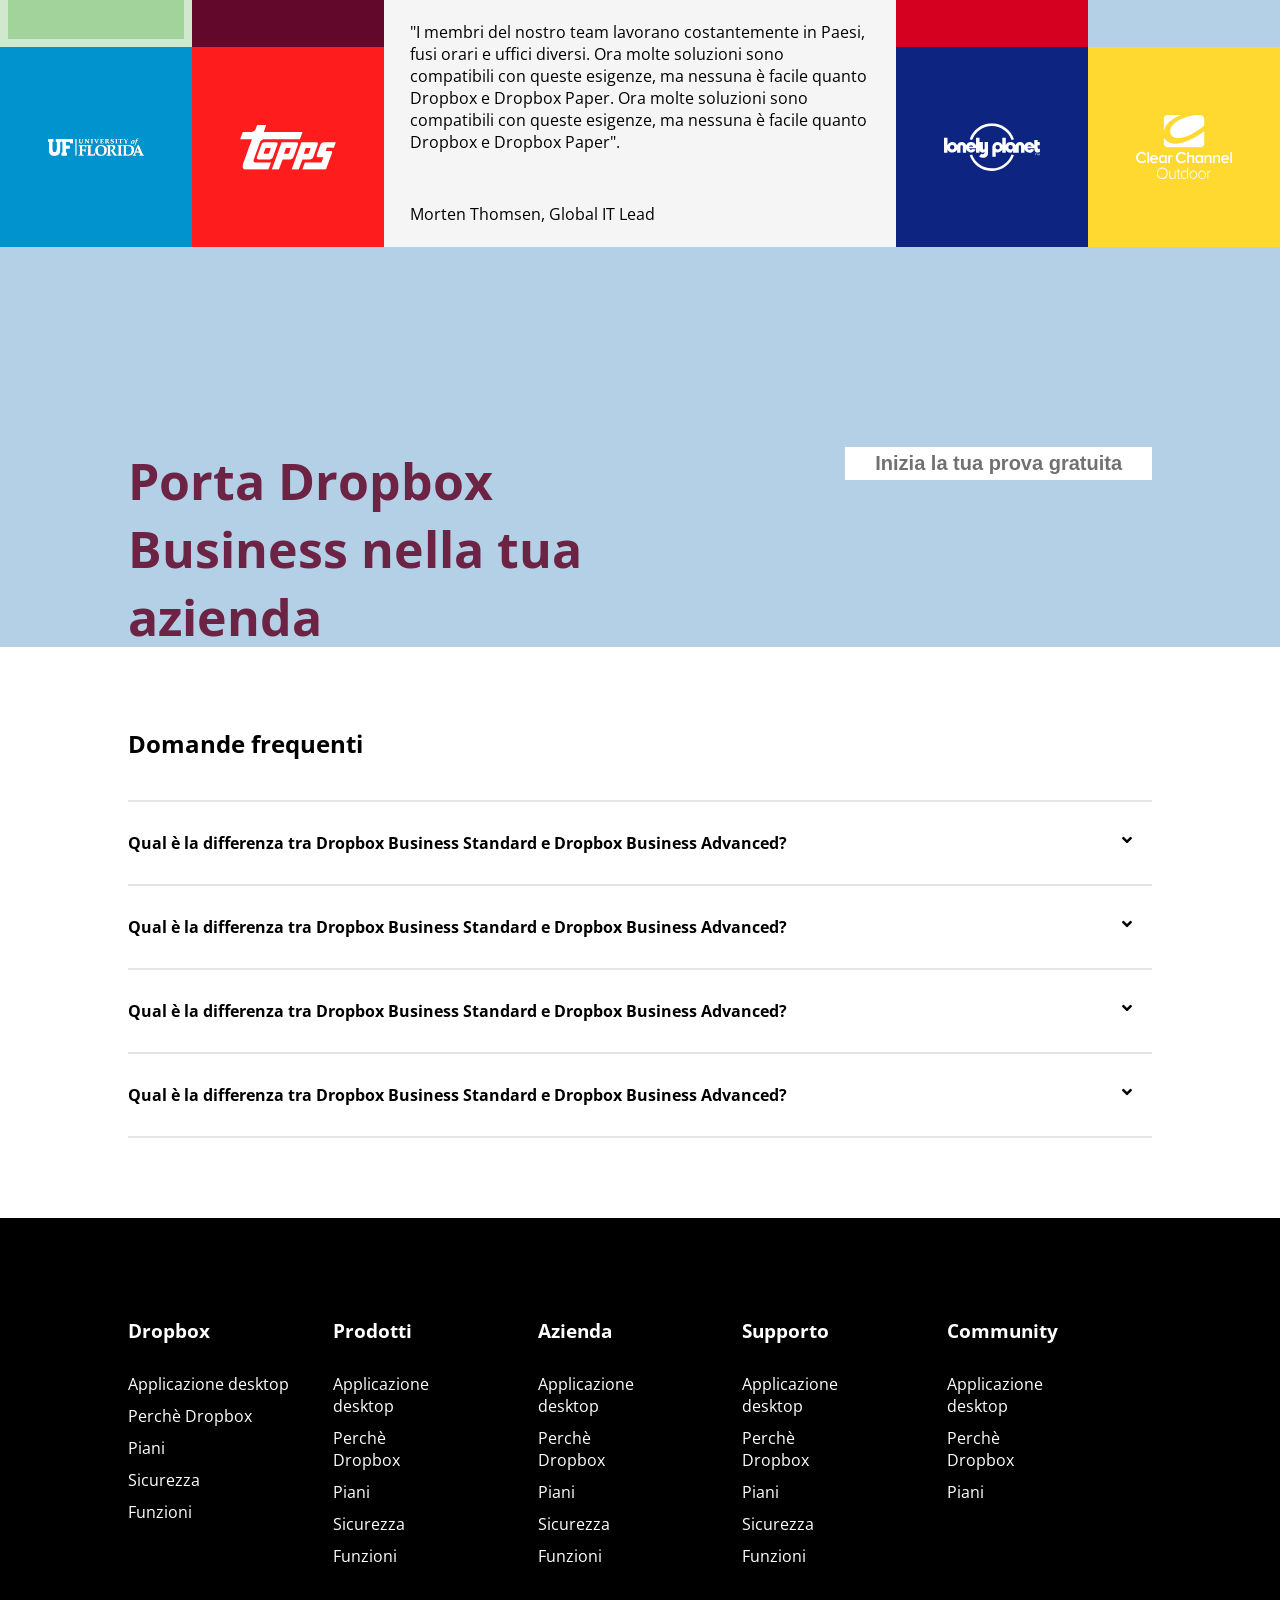
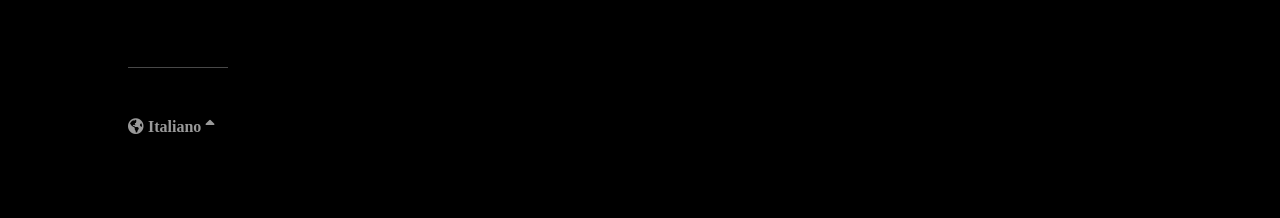
==== commit 6ad62c0f: "modifiche sezioni" ====
--- a/index.html
+++ b/index.html
@@ -428,7 +428,11 @@
 
             </div>
 
-            <div class="blocchi">
+        </section>
+
+        <section class="sezione-6">
+
+            <div class="clearfix blocchi">
 
                 <div class="blocco-sinistra">
 
@@ -505,6 +509,8 @@
 
             </div>
 
+        <section class="clearfix sezione-7">
+
             <div class="dropbox-business">
 
                 <div class="clearfix title-button">
@@ -519,9 +525,11 @@
 
         </section>
 
-        <!-- sezione 6 -->
-
-        <section class="sezione-6">
+        </section>
+
+        <!-- sezione 8 -->
+
+        <section class="sezione-8">
 
             <h2>Domande frequenti</h2>
 
--- a/css/style.css
+++ b/css/style.css
@@ -376,7 +376,7 @@
     color: #488EFF;
 }
 
-/* blocchi colorati della sezione 5 */
+/* blocchi colorati della sezione 6 */
 
 .blocchi {
     width: 100%;
@@ -464,7 +464,6 @@
     width: 30%;
     height: 400px;
     float: left;
-    background-color: tomato;
 }
 
 #blocco-sopra-destra-1 {
@@ -500,6 +499,10 @@
 }
 
 /* blocco sotto */
+
+.sezione-7 {
+    margin-bottom: 50px;
+}
 
 .dropbox-business {
     background-color: #B4D0E7;
@@ -530,14 +533,14 @@
     float: right;
 }
 
-/* sezione 6 */
-
-.sezione-6 {
+/* sezione 8 */
+
+.sezione-8 {
     width: 80%;
     margin: 80px auto;
 }
 
-.sezione-6 h2 {
+.sezione-8 h2 {
     border-bottom: 2px solid #E4E4E6;
     padding-bottom: 40px;
 }
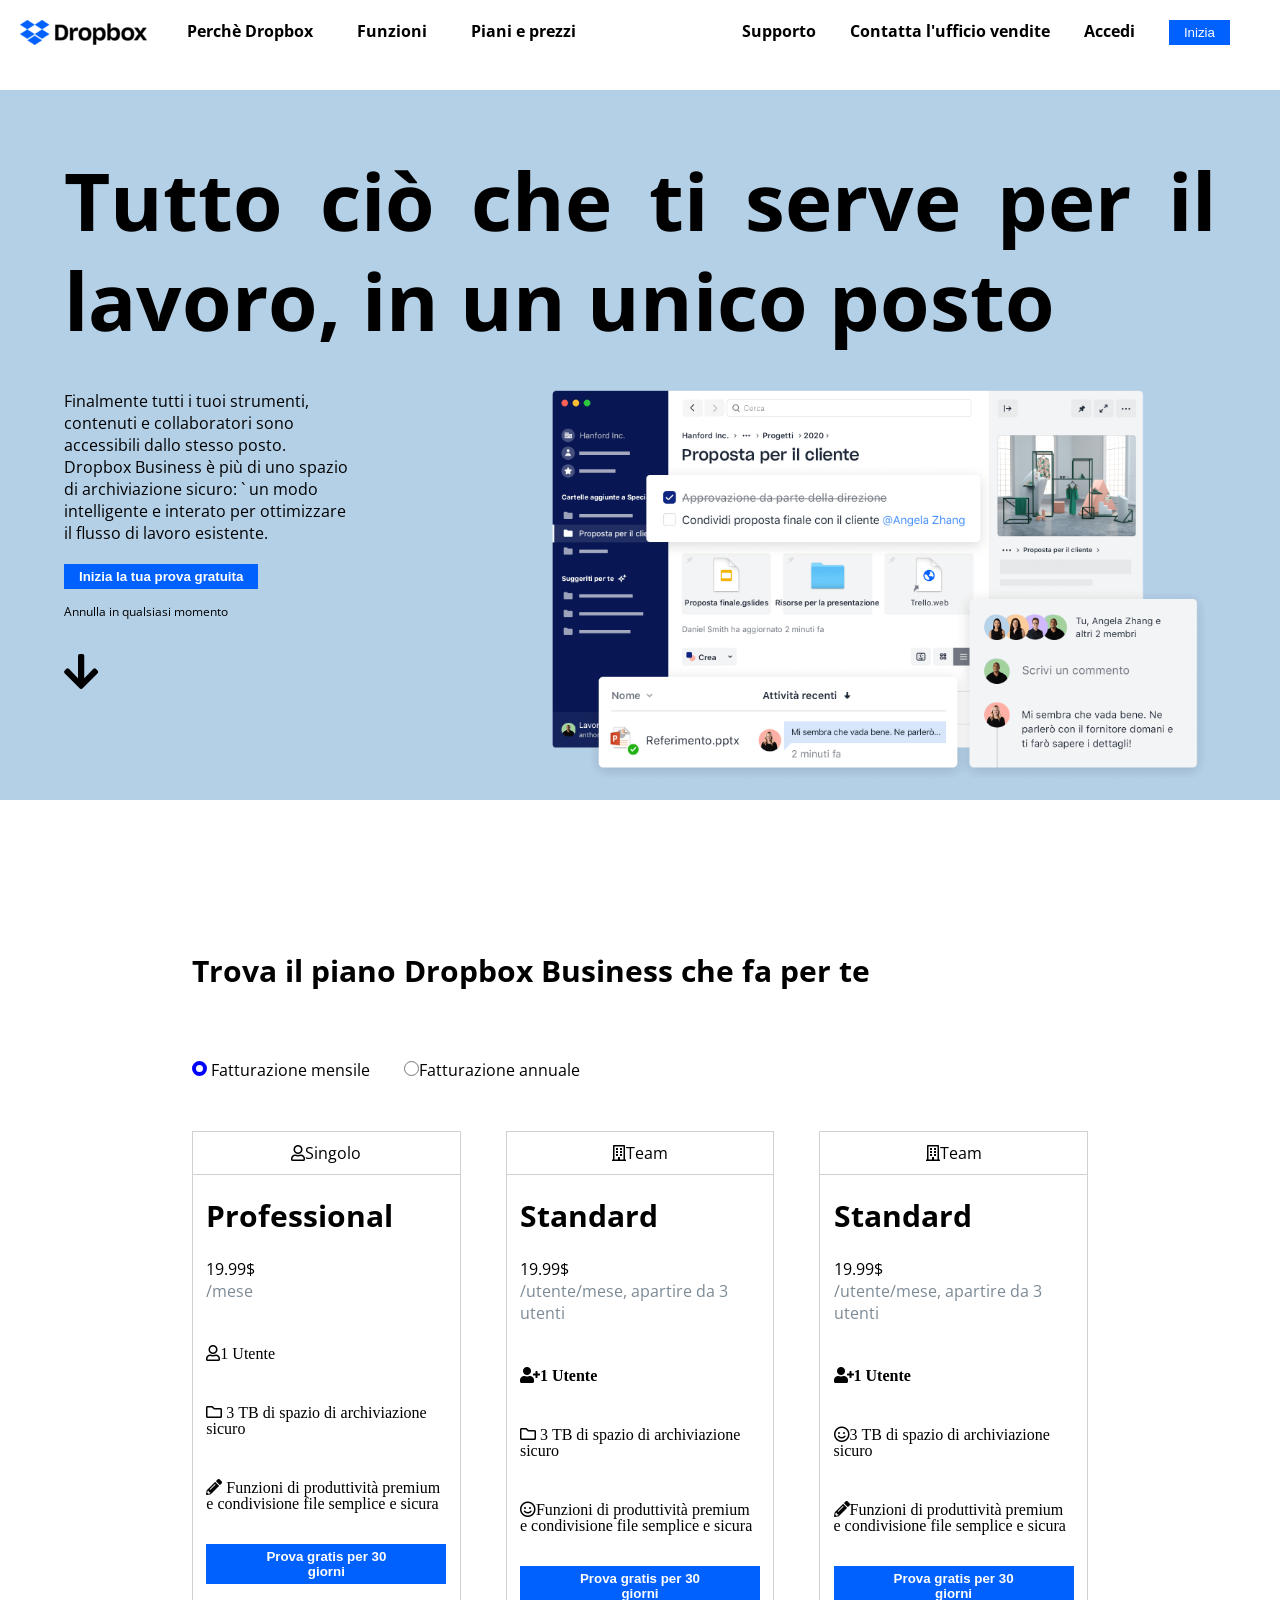
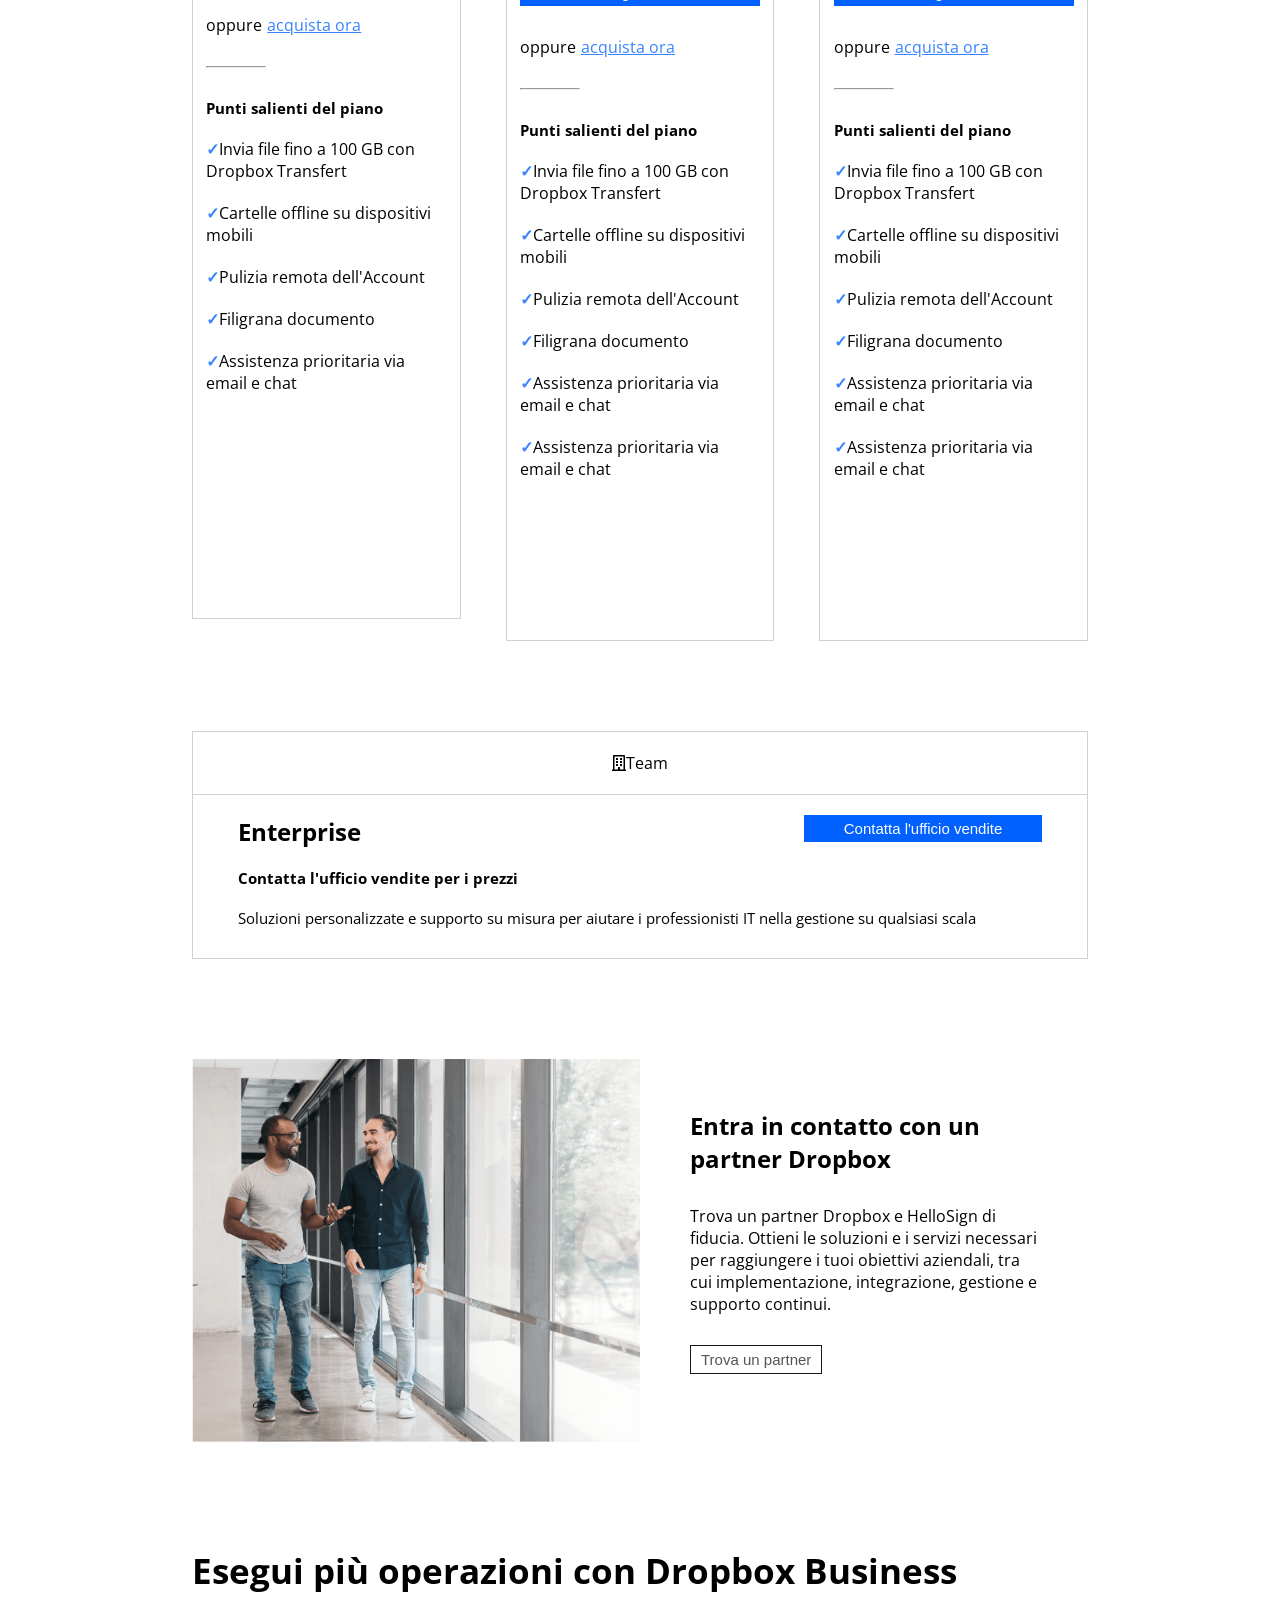
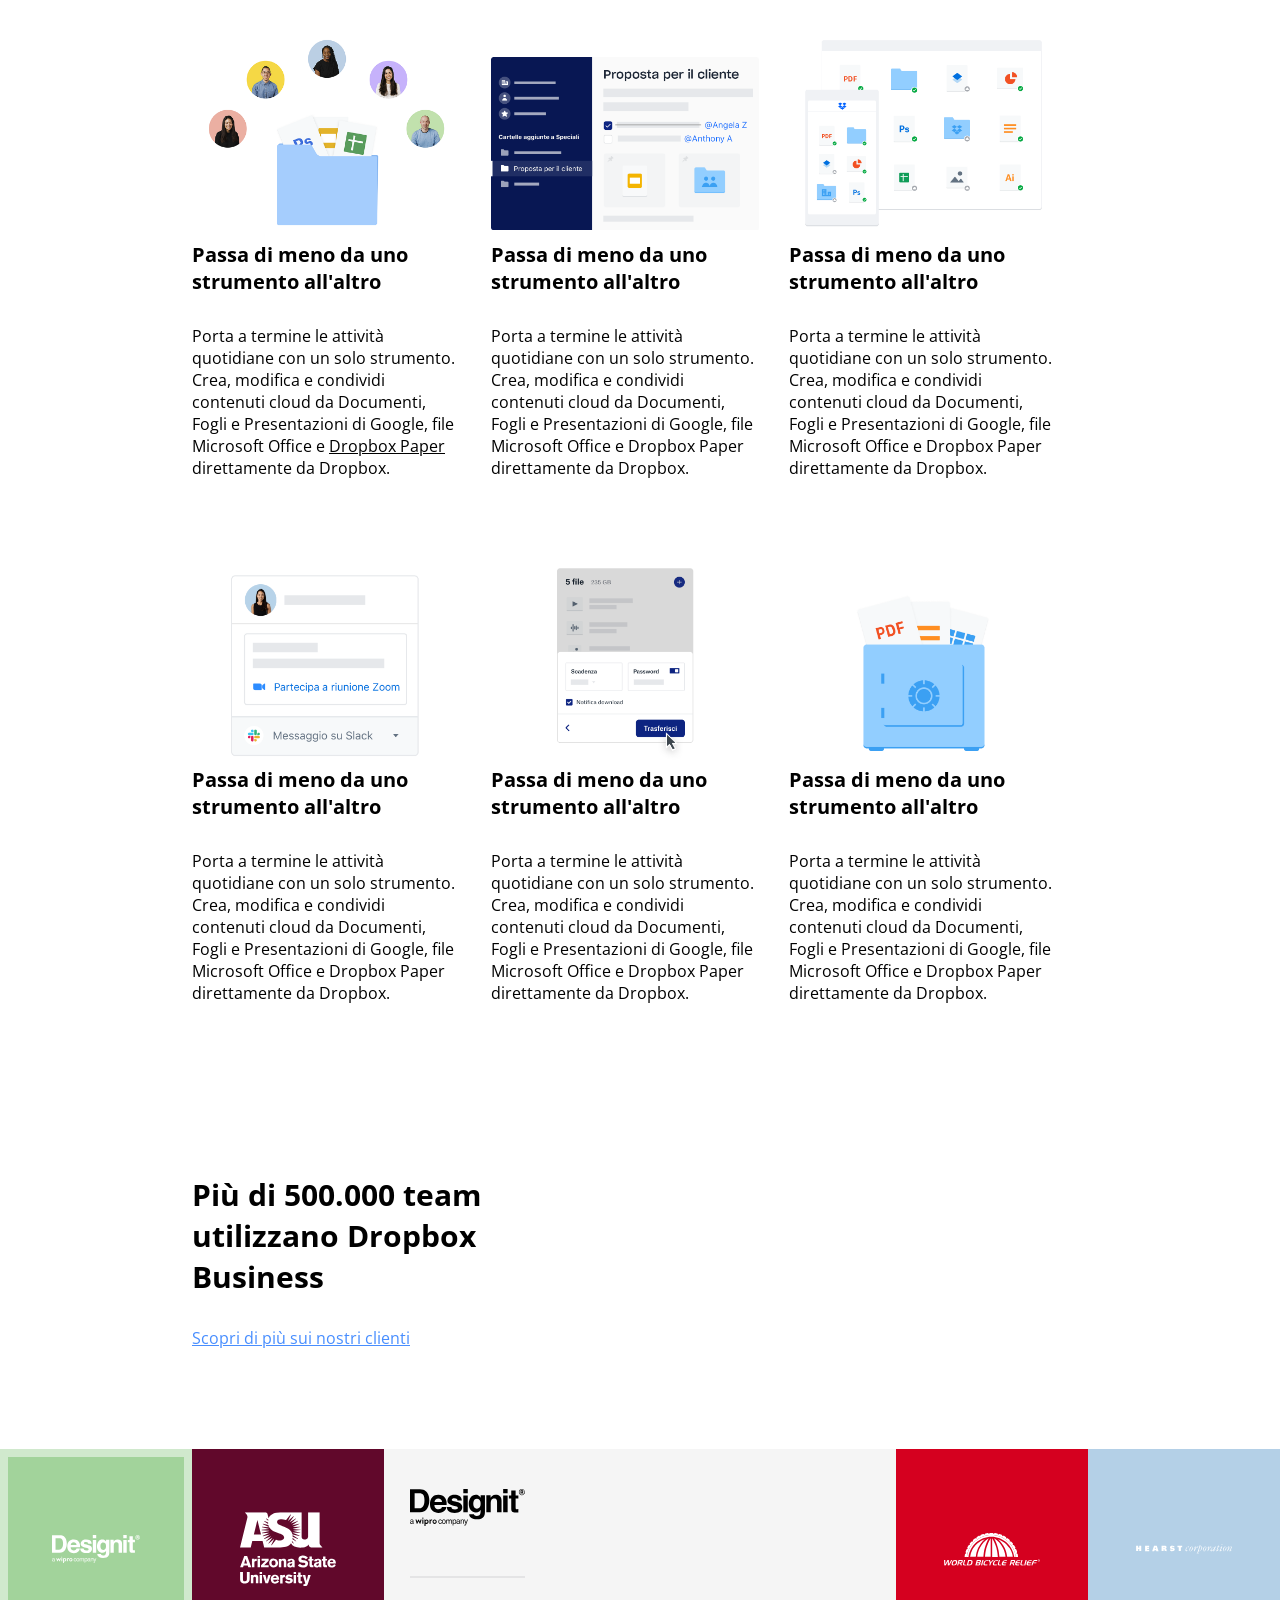
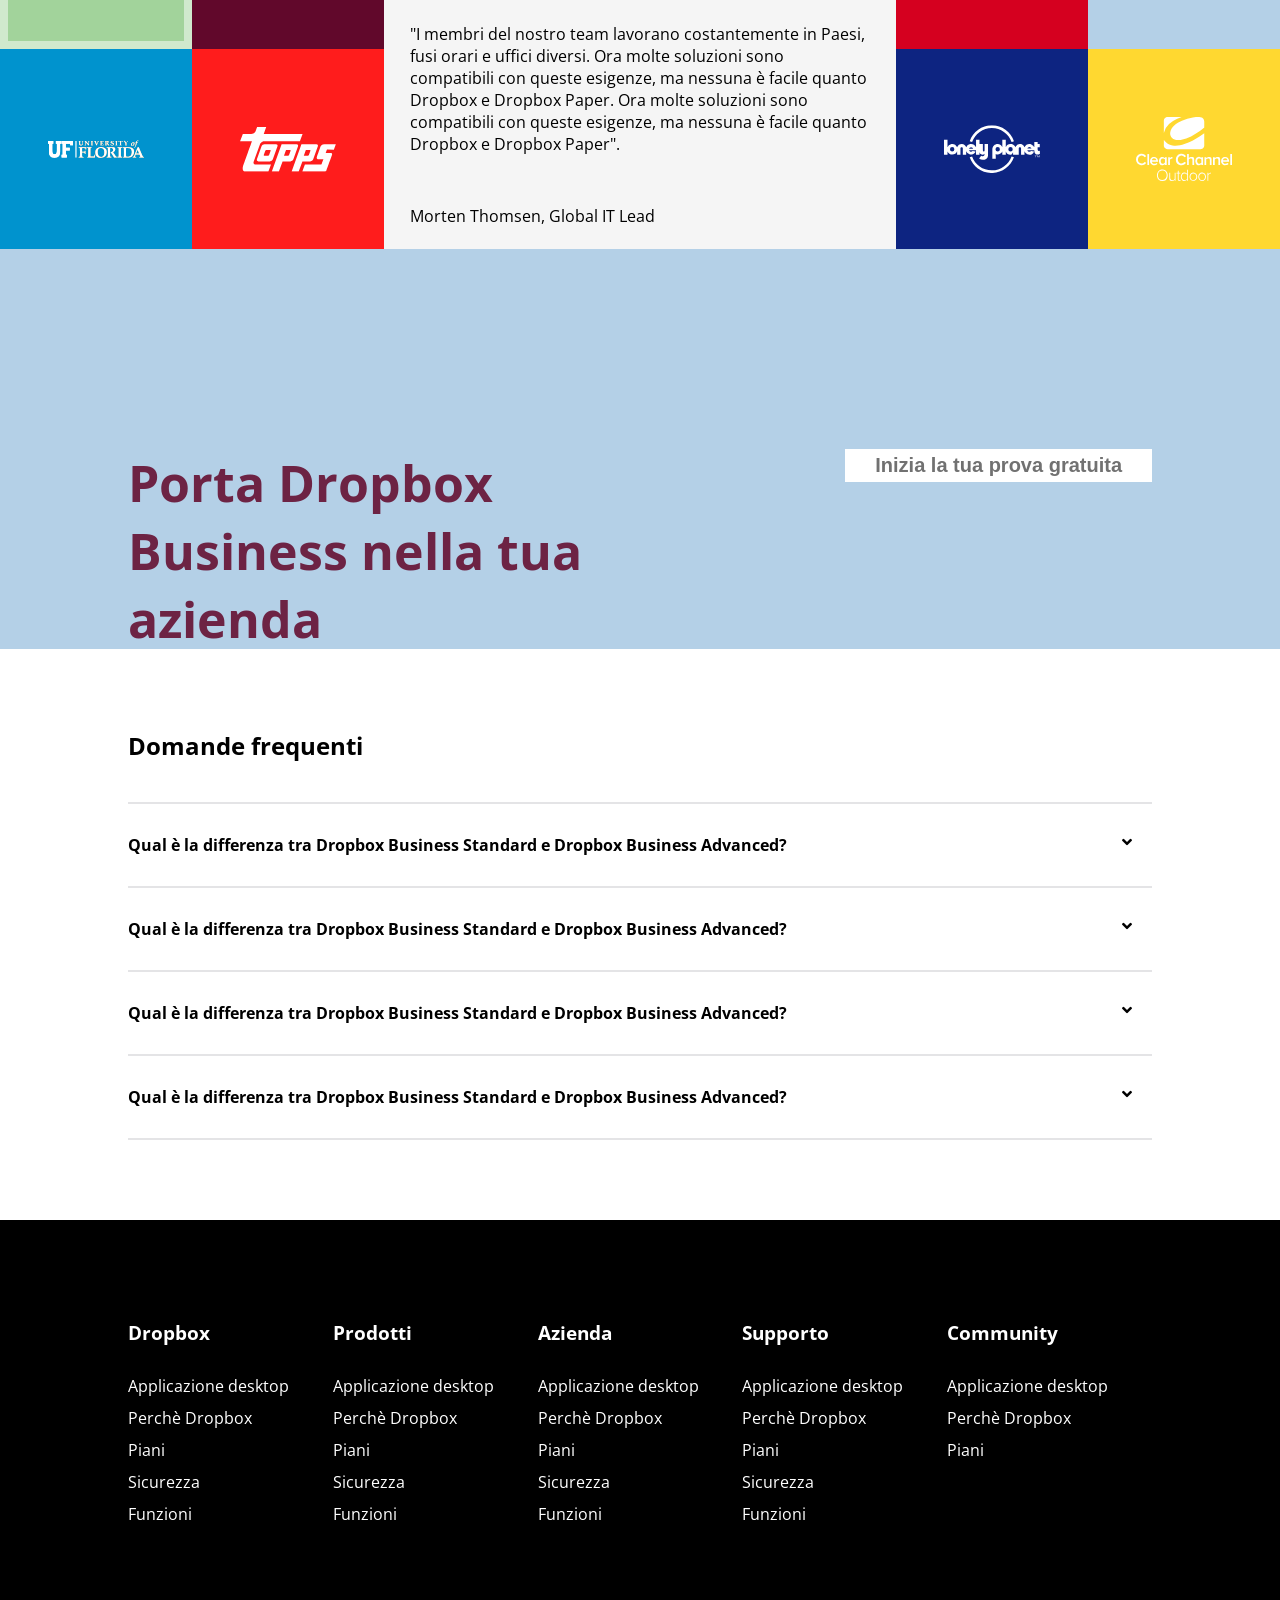
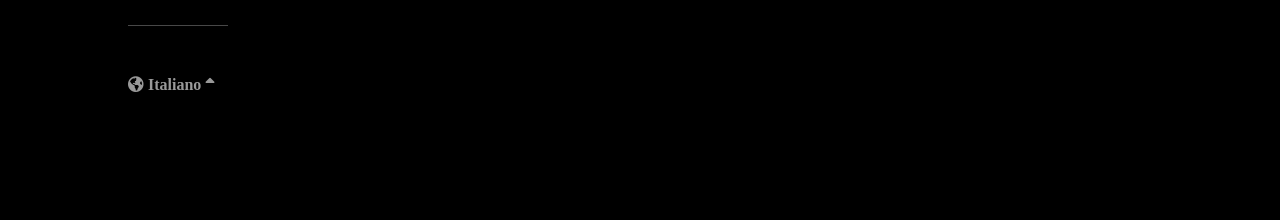
==== commit f911b796: "hover bottoni e link" ====
--- a/index.html
+++ b/index.html
@@ -27,19 +27,29 @@
 
             <ul class="prima-lista">
 
-                <li>Perch&egrave; Dropbox</li>
-
-                <li>Funzioni</li>
-
-                <li>Piani e prezzi</li>
+                <li><a href="">Perch&egrave; Dropbox</a></li>
+
+                <li><a href="">Funzioni</a></li>
+
+                <li><a href="">Piani e prezzi</a></li>
 
             </ul>
 
             <ul class="seconda-lista clearfix">
 
-                <li>Supporto</li>
-                <li>Contatta l'ufficio vendite</li>
-                <li>Accedi</li>
+                <li id="homemenu"><a href="">Supporto</a>
+
+                    <ul class="menu-scomparsa">
+                        <li><a href="#">Assistenza</a></li>
+                        <li><a href="#">E-mail</a></li>
+                    </ul>
+
+                </li>
+
+                <li><a href="">Contatta l'ufficio vendite</a></li>
+
+                <li><a href="">Accedi</a></li>
+                
                 <li><button id="bottone-inizia">Inizia</button></li>
 
             </ul>
@@ -69,7 +79,7 @@
                     <button id="prova-gratuita">Inizia la tua prova gratuita</button> <br>
                     <span id="annulla">Annulla in qualsiasi momento</span>
 
-                    <div><i class="fas fa-arrow-down"></i></div>
+                    <div><a href="#prima-sezione"><i class="fas fa-arrow-down"></i></a></div>
 
                 </div>
 
@@ -95,8 +105,10 @@
 
             <h2>Trova il piano Dropbox Business che fa per te</h2>
 
-            <input type="radio">Fatturazione mensile
-            <input id="radio-check" type="radio">Fatturazione annuale
+            <div class="radio-div"></div>
+            <span>Fatturazione mensile</span>
+
+            <input id="radio-check-2" type="radio">Fatturazione annuale
 
             <div class="clearfix tabella-fatturazione">
 
@@ -123,7 +135,7 @@
                         <p class="descrizione-offerta">
                             <i class="fas fa-pencil-alt">
                                 <span>Funzioni di produttivit&agrave; premium e condivisione file semplice e
-                                    sicura</span></i>
+                                sicura</span></i>
                         </p>
 
                         <div class="gratis">
@@ -326,7 +338,7 @@
                     raggiungere i tuoi obiettivi aziendali, tra cui implementazione, integrazione, gestione e supporto
                     continui.</p>
 
-                <button>Trova un partner</button>
+                <button class="trova-partner-button">Trova un partner</button>
 
             </div>
 
@@ -537,7 +549,9 @@
 
                 <h4>Qual &egrave; la differenza tra Dropbox Business Standard e Dropbox Business Advanced?</h4>
 
-                <i class="fas fa-angle-down"></i>
+                <i class="fas fa-angle-down">
+                   <span>Lorem ipsum dolor sit amet consectetur adipisicing elit. Est quod perferendis iste accusamus praesentium enim repellat at. Tempore fugit dicta exercitationem ad! Ipsum consequatur sequi dolores voluptas impedit, odit non.</span>
+                </i>
 
             </div>
 
@@ -545,7 +559,7 @@
 
                 <h4>Qual &egrave; la differenza tra Dropbox Business Standard e Dropbox Business Advanced?</h4>
 
-                <i class="fas fa-angle-down"></i>
+                <i class="fas fa-angle-down"><span>Lorem ipsum dolor sit amet consectetur adipisicing elit. Est quod perferendis iste accusamus praesentium enim repellat at. Tempore fugit dicta exercitationem ad! Ipsum consequatur sequi dolores voluptas impedit, odit non.</span></i>
 
             </div>
 
@@ -553,7 +567,7 @@
 
                 <h4>Qual &egrave; la differenza tra Dropbox Business Standard e Dropbox Business Advanced?</h4>
 
-                <i class="fas fa-angle-down"></i>
+                <i class="fas fa-angle-down"><span>Lorem ipsum dolor sit amet consectetur adipisicing elit. Est quod perferendis iste accusamus praesentium enim repellat at. Tempore fugit dicta exercitationem ad! Ipsum consequatur sequi dolores voluptas impedit, odit non.</span></i>
 
             </div>
 
@@ -561,7 +575,7 @@
 
                 <h4>Qual &egrave; la differenza tra Dropbox Business Standard e Dropbox Business Advanced?</h4>
 
-                <i class="fas fa-angle-down"></i>
+                <i class="fas fa-angle-down"><span>Lorem ipsum dolor sit amet consectetur adipisicing elit. Est quod perferendis iste accusamus praesentium enim repellat at. Tempore fugit dicta exercitationem ad! Ipsum consequatur sequi dolores voluptas impedit, odit non.</span></i>
 
             </div>
 
@@ -582,82 +596,66 @@
                 <h3>Dropbox</h3>
 
                 <ul class="lista-finale">
-                    <li>Applicazione desktop</li>
-                    <li>Perch&egrave; Dropbox</li>
-                    <li>Piani</li>
-                    <li>Sicurezza</li>
-                    <li>Funzioni</li>
+                    <li> <a href="">Applicazione desktop</a></li>
+                    <li><a href="">Perch&egrave; Dropbox</a></li>
+                    <li><a href="">Piani</a></li>
+                    <li><a href="">Sicurezza</a></li>
+                    <li><a href="">Funzioni</a></li>
                 </ul>
 
             </div>
 
             <div class="list-footer">
-
-                <div class="list-footer">
 
                     <h3>Prodotti</h3>
     
                     <ul class="lista-finale">
-                        <li>Applicazione desktop</li>
-                        <li>Perch&egrave; Dropbox</li>
-                        <li>Piani</li>
-                        <li>Sicurezza</li>
-                        <li>Funzioni</li>
+                        <li><a href="">Applicazione desktop</a></li>
+                        <li><a href="">Perch&egrave; Dropbox</a></li>
+                        <li><a href="">Piani</a></li>
+                        <li><a href="">Sicurezza</a></li>
+                        <li><a href="">Funzioni</a></li>
                     </ul>
-    
-                </div>
                 
             </div>
 
             <div class="list-footer">
-
-                <div class="list-footer">
 
                     <h3>Azienda</h3>
     
                     <ul class="lista-finale">
-                        <li>Applicazione desktop</li>
-                        <li>Perch&egrave; Dropbox</li>
-                        <li>Piani</li>
-                        <li>Sicurezza</li>
-                        <li>Funzioni</li>
+                        <li><a href="">Applicazione desktop</a></li>
+                        <li><a href="">Perch&egrave; Dropbox</a></li>
+                        <li><a href="">Piani</a></li>
+                        <li><a href="">Sicurezza</a></li>
+                        <li><a href="">Funzioni</a></li>
                     </ul>
-    
-                </div>
                 
             </div>
 
             <div class="list-footer">
-
-                <div class="list-footer">
 
                     <h3>Supporto</h3>
     
                     <ul class="lista-finale">
-                        <li>Applicazione desktop</li>
-                        <li>Perch&egrave; Dropbox</li>
-                        <li>Piani</li>
-                        <li>Sicurezza</li>
-                        <li>Funzioni</li>
+                        <li><a href="">Applicazione desktop</a></li>
+                        <li><a href="">Perch&egrave; Dropbox</a></li>
+                        <li><a href="">Piani</a></li>
+                        <li><a href="">Sicurezza</a></li>
+                        <li><a href="">Funzioni</a></li>
                     </ul>
-    
-                </div>
                 
             </div>
 
             <div class="list-footer">
-
-                <div class="list-footer">
 
                     <h3>Community</h3>
     
                     <ul class="lista-finale">
-                        <li>Applicazione desktop</li>
-                        <li>Perch&egrave; Dropbox</li>
-                        <li>Piani</li>
+                        <li><a href="">Applicazione desktop</a></li>
+                        <li><a href="">Perch&egrave; Dropbox</a></li>
+                        <li><a href="">Piani</a></li>
                     </ul>
-    
-                </div>
                 
             </div>
 
--- a/css/style.css
+++ b/css/style.css
@@ -8,6 +8,10 @@
 
 body {
     font-family: 'Open Sans', sans-serif;
+}
+
+html {
+    scroll-behavior: smooth;
 }
 
 /* header */
@@ -45,6 +49,15 @@
     font-weight: bold;
 }
 
+.prima-lista li a {
+    text-decoration: none;
+    color: black;
+}
+
+.prima-lista li a:hover {
+    text-decoration: underline;
+}
+
 .seconda-lista {
     position: absolute;
     top: 20px;
@@ -58,11 +71,44 @@
     font-weight: bold;
 }
 
+.seconda-lista li a {
+    text-decoration: none;
+    color: black;
+}
+
+.seconda-lista li a:hover {
+    text-decoration: underline;
+}
+
+.menu-scomparsa {
+    display: none;
+}
+
+#homemenu {
+    position: relative;
+}
+
+#homemenu:hover ul {
+    display: block;
+    width: 100px;
+    background-color: white;
+    z-index: 99;
+    position: absolute;
+}
+
+#homemenu:hover ul li {
+    padding-top: 15px;
+}
+
 #bottone-inizia {
     color: white;
     background-color:  #0061FF;
     padding: 5px 15px;
     border: none;
+}
+
+#bottone-inizia:hover {
+    background-color: #5e9cff;
 }
 
 /* jumbo */
@@ -104,6 +150,10 @@
     margin-bottom: 10px;
 }
 
+#prova-gratuita:hover {
+    background-color: #5e9cff;
+}
+
 #annulla {
     font-size: 12px;
 }
@@ -111,6 +161,7 @@
 .fa-arrow-down {
     margin-top: 30px;
     font-size: 40px;
+    color: black;
 }
 
 .colonna-destra {
@@ -139,8 +190,19 @@
     margin-top: 70px;
 }
 
-#radio-check {
+.radio-div {
+    display: inline-block;
+    height: 15px;
+    width: 15px;
+    border: 4px solid blue;
+    border-radius: 50%;
+}
+
+#radio-check-2 {
     margin-left: 30px;
+    width: 15px;
+    height: 15px;
+    display: inline-block;
 }
 
 /* tabella sezione 1 */
@@ -193,6 +255,10 @@
     font-weight: bold;
 }
 
+.bottone-tabella:hover {
+    background-color: #5e9cff;
+}
+
 .oppure-acquista {
     margin: 30px auto;
     text-align: left;
@@ -278,6 +344,10 @@
     float: right;
 }
 
+.contatta-ufficio:hover {
+    background-color: #5e9cff;
+}
+
 #contatta-titolo {
     font-size: 15px;
 }
@@ -320,6 +390,10 @@
     font-size: 15px;
     padding: 5px 10px;
     border: 1px solid #181818;
+}
+
+.trova-partner-button:hover {
+    background-color: #b9b8b8;
 }
 
 /* sezione 4 */
@@ -533,6 +607,10 @@
     float: right;
 }
 
+#dropbox-button:hover {
+    background-color: rgb(194, 194, 194);
+}
+
 /* sezione 8 */
 
 .sezione-8 {
@@ -558,6 +636,17 @@
     margin-right: 20px;
 }
 
+.fa-angle-down span {
+    width: 90%;
+    margin: auto;
+    display: none;
+}
+
+.fa-angle-down:hover span {
+    display: block;
+    color: rgb(190, 190, 190);
+}
+
 /* footer */
 
 footer {
@@ -572,9 +661,9 @@
 }
 
 .list-footer {
-    width: calc(100% / 5 - 20px);
-    float: left;
-    margin-right: 20px;
+    width: calc(100% / 5);
+    float: left;
+    /* margin-right: 20px; */
 }
 
 .list-footer h3 {
@@ -592,6 +681,15 @@
     padding-top: 10px;
 }
 
+.lista-finale li a {
+    text-decoration: none;
+    color: white;
+}
+
+.lista-finale li a:hover {
+    text-decoration: underline;
+}
+
 /* parte bassa del footer */
 
 .parte-bassa-footer {
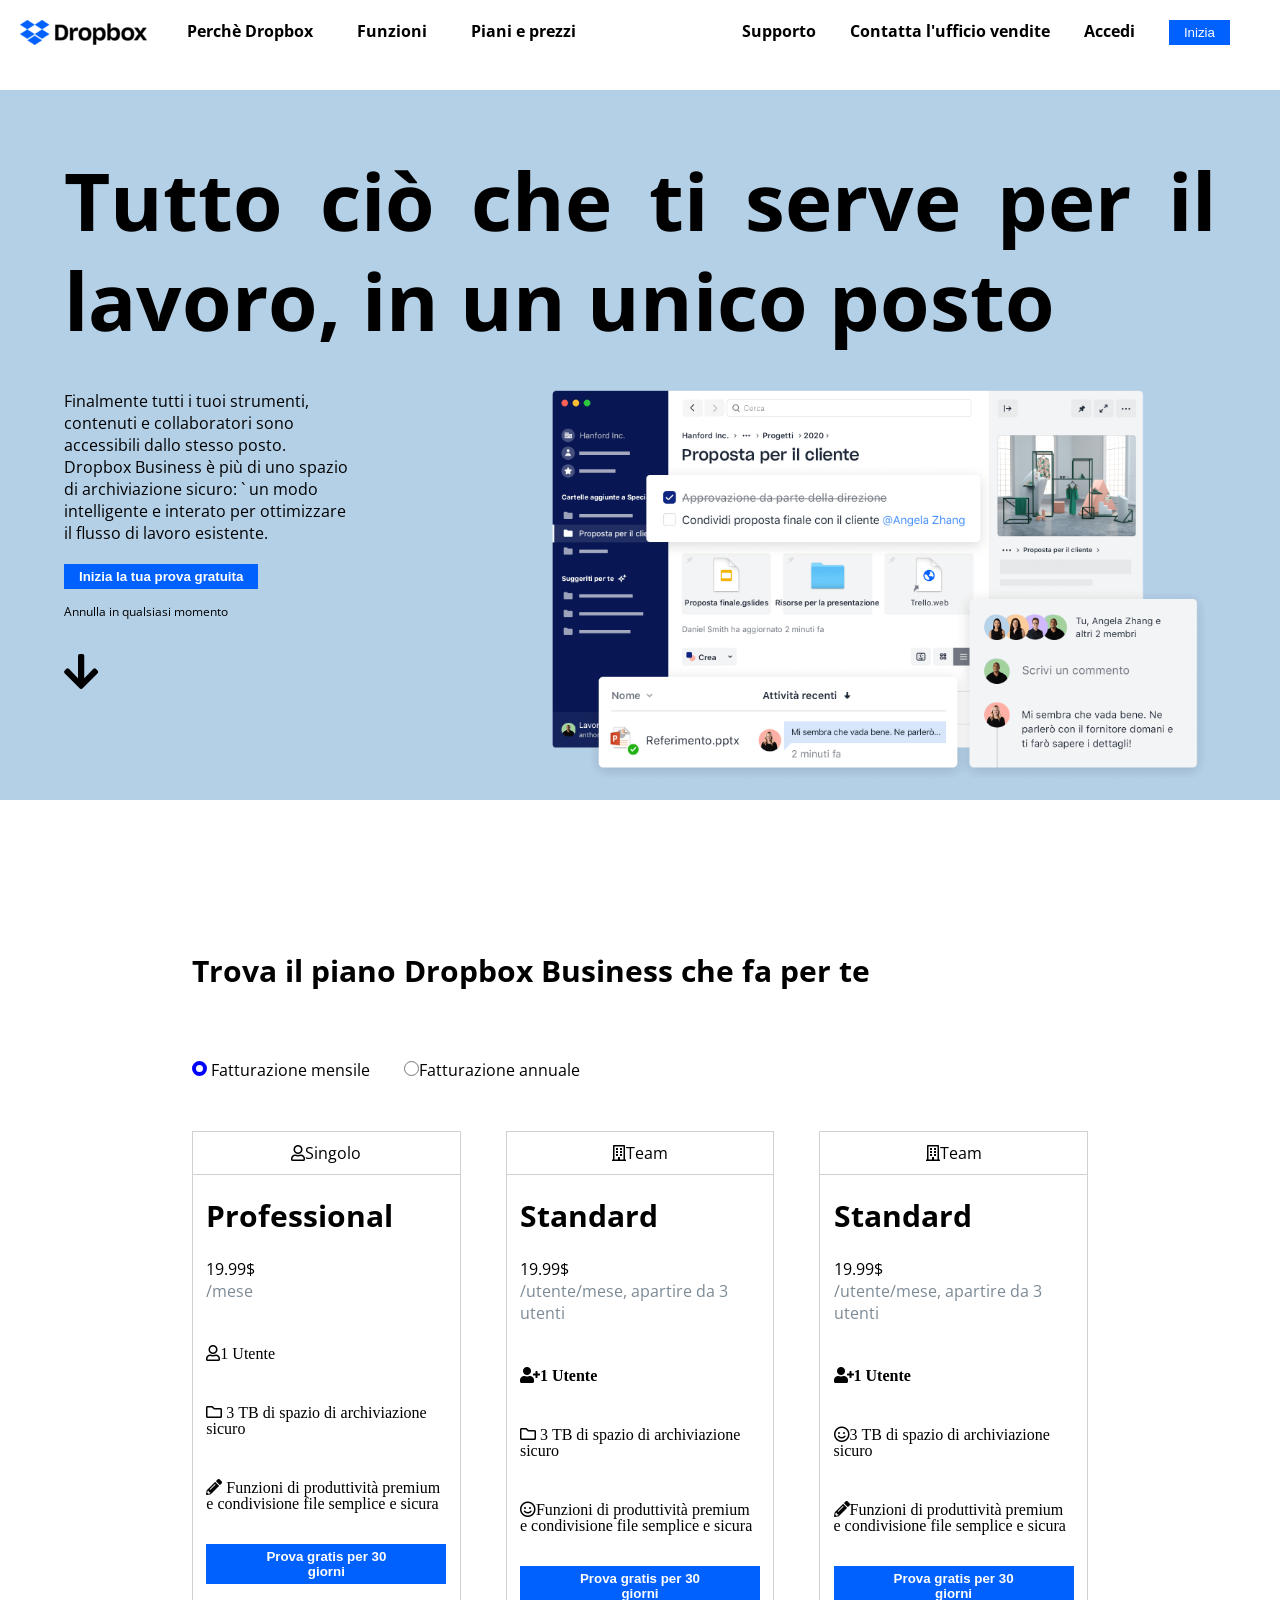
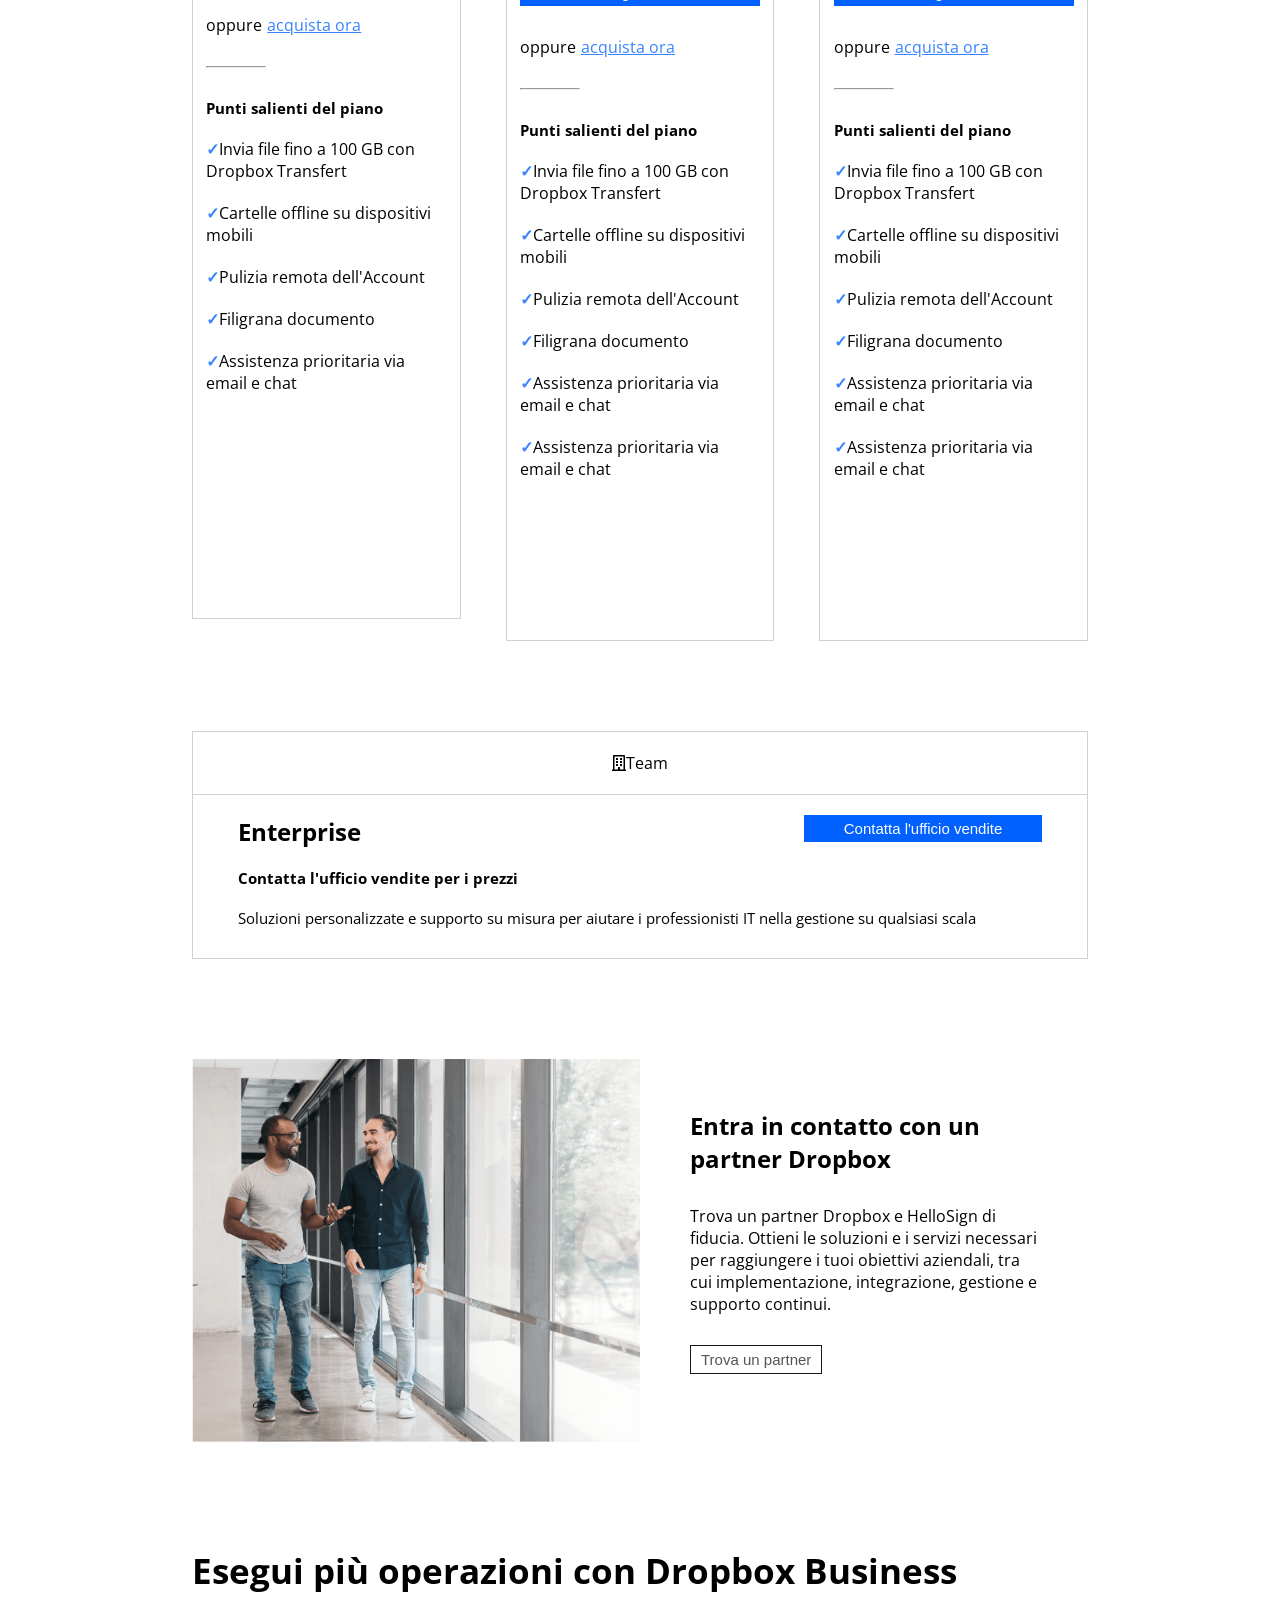
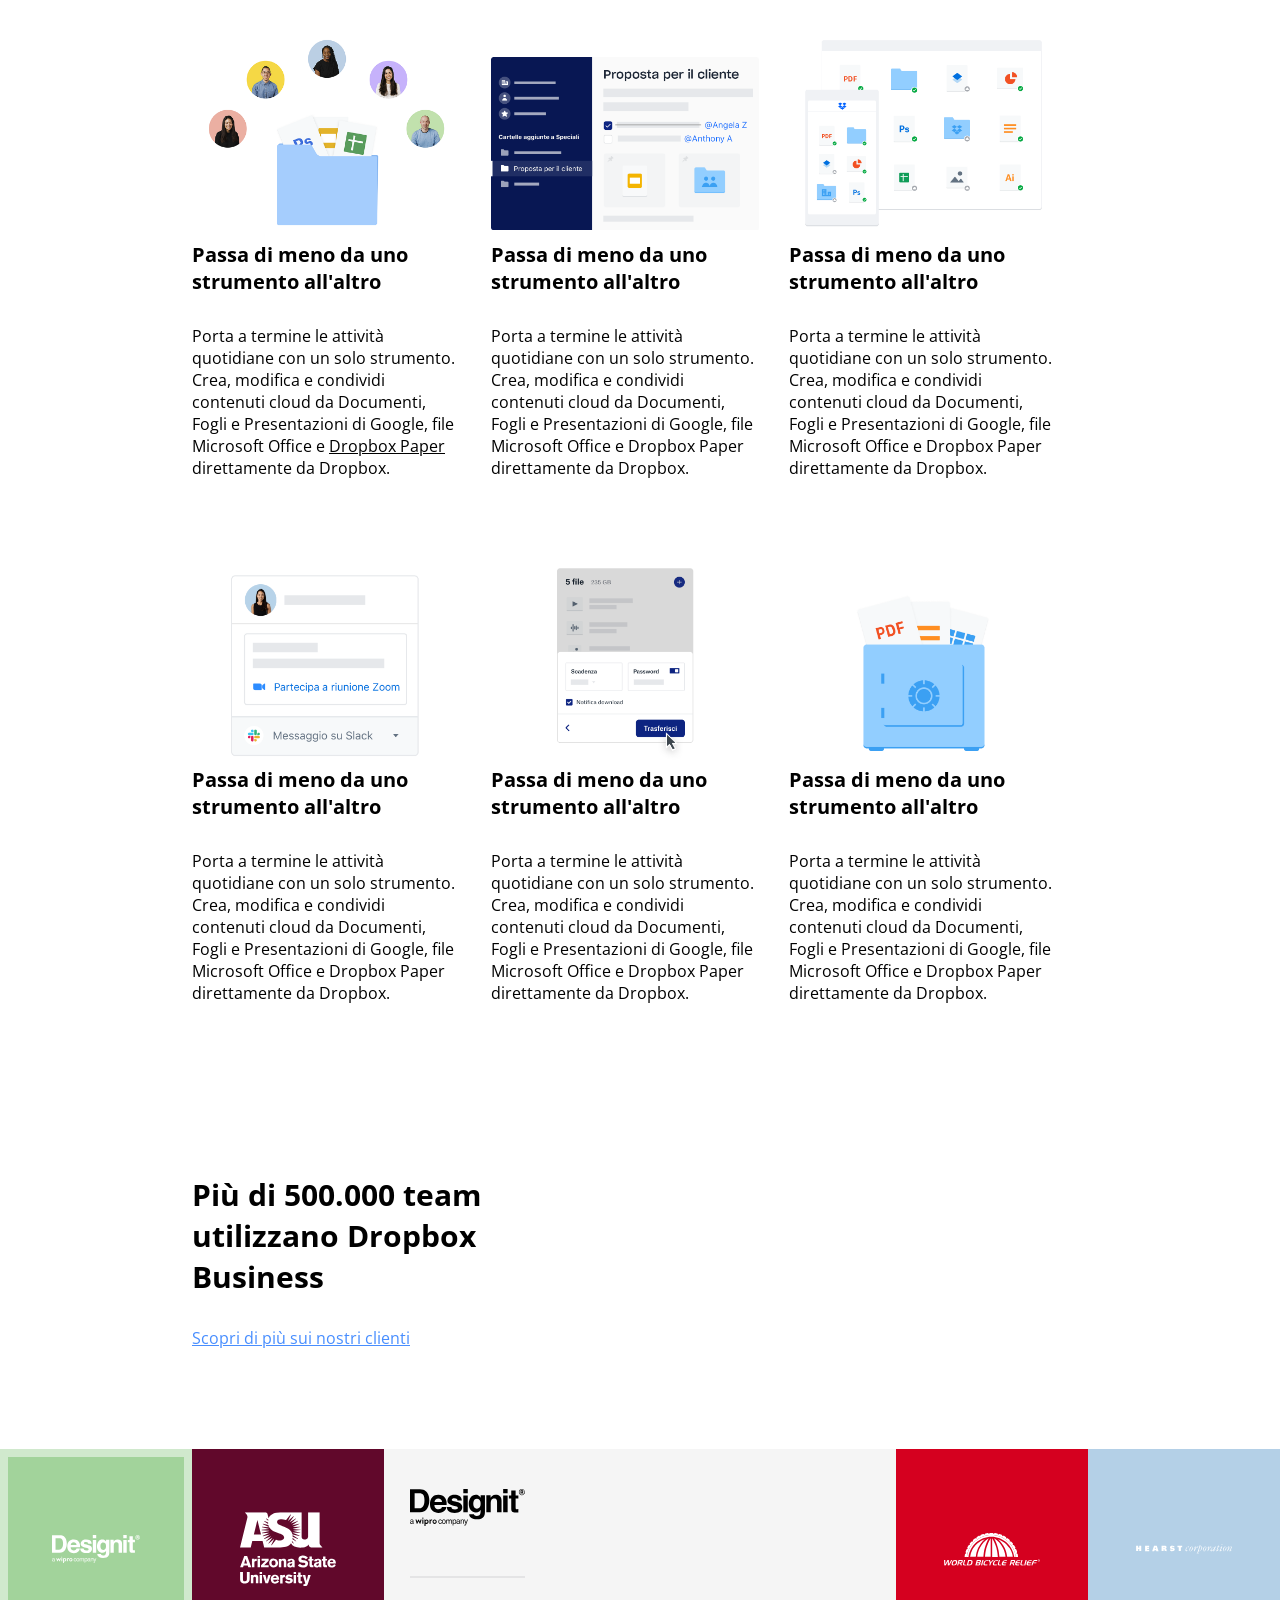
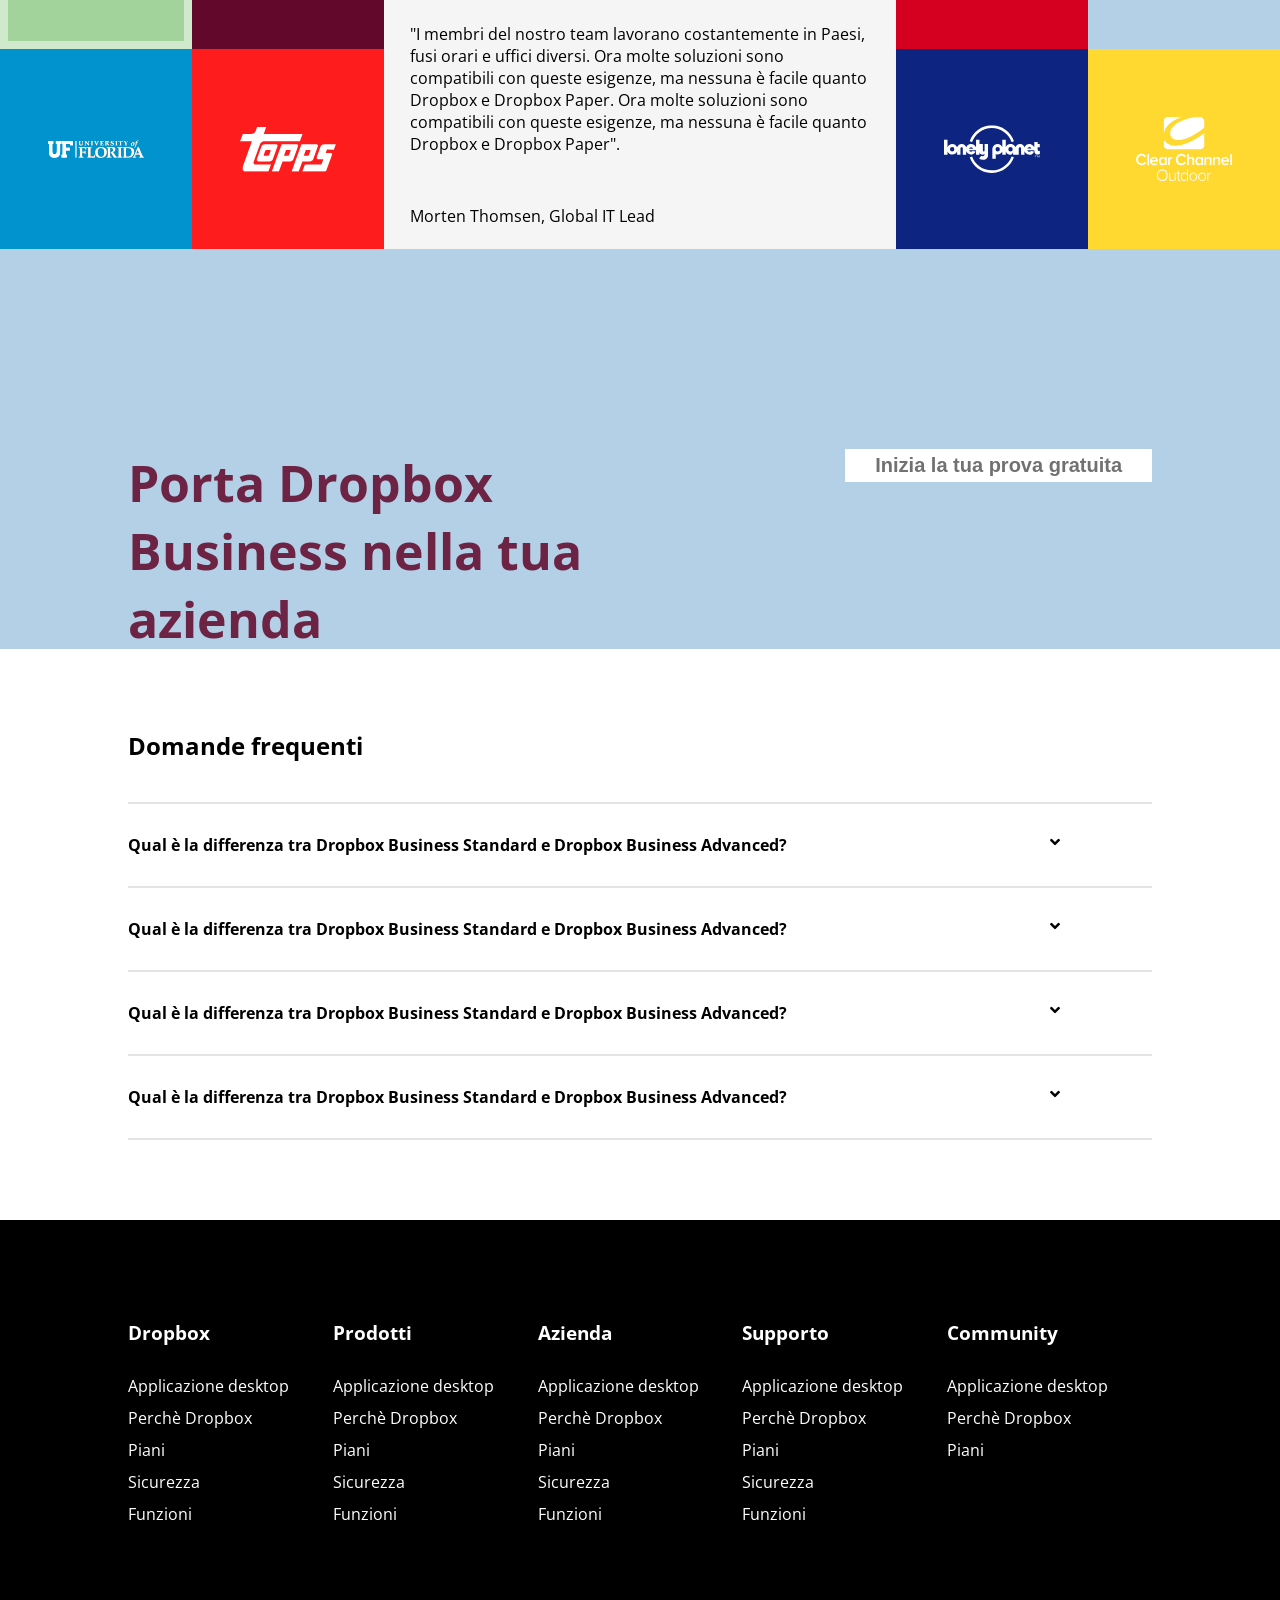
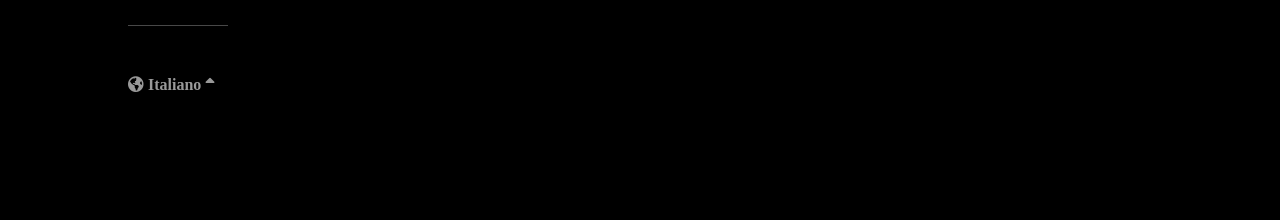
==== commit e88049be: "modifiche hover" ====
--- a/index.html
+++ b/index.html
@@ -79,7 +79,7 @@
                     <button id="prova-gratuita">Inizia la tua prova gratuita</button> <br>
                     <span id="annulla">Annulla in qualsiasi momento</span>
 
-                    <div><a href="#prima-sezione"><i class="fas fa-arrow-down"></i></a></div>
+                    <div class="scroll-down"><a href="#sezione-prima"><i class="fas fa-arrow-down"></i></a></div>
 
                 </div>
 
@@ -101,7 +101,7 @@
 
         <!-- sezione 1 -->
 
-        <section class="clearfix prima-sezione">
+        <section id="sezione-prima" class="clearfix prima-sezione">
 
             <h2>Trova il piano Dropbox Business che fa per te</h2>
 
@@ -190,8 +190,7 @@
                         </p>
 
                         <p class="descrizione-offerta">
-                            <i class="far fa-smile"><span>Funzioni di produttivit&agrave; premium e condivisione file
-                                    semplice e sicura</span></i>
+                            <i class="far fa-smile"><span>Funzioni di produttivit&agrave; premium e condivisione file semplice e sicura</span></i>
 
                         </p>
 
@@ -550,8 +549,9 @@
                 <h4>Qual &egrave; la differenza tra Dropbox Business Standard e Dropbox Business Advanced?</h4>
 
                 <i class="fas fa-angle-down">
-                   <span>Lorem ipsum dolor sit amet consectetur adipisicing elit. Est quod perferendis iste accusamus praesentium enim repellat at. Tempore fugit dicta exercitationem ad! Ipsum consequatur sequi dolores voluptas impedit, odit non.</span>
-                </i>
+                </i> 
+
+                <p class="p-angle">Lorem ipsum dolor sit amet consectetur adipisicing elit. Est quod perferendis iste accusamus praesentium enim repellat at. Tempore fugit dicta exercitationem ad! Ipsum consequatur sequi dolores voluptas impedit, odit non.</p>
 
             </div>
 
@@ -559,7 +559,9 @@
 
                 <h4>Qual &egrave; la differenza tra Dropbox Business Standard e Dropbox Business Advanced?</h4>
 
-                <i class="fas fa-angle-down"><span>Lorem ipsum dolor sit amet consectetur adipisicing elit. Est quod perferendis iste accusamus praesentium enim repellat at. Tempore fugit dicta exercitationem ad! Ipsum consequatur sequi dolores voluptas impedit, odit non.</span></i>
+                <i class="fas fa-angle-down"></i>
+
+                <p class="p-angle">Lorem ipsum dolor sit amet consectetur adipisicing elit. Est quod perferendis iste accusamus praesentium enim repellat at. Tempore fugit dicta exercitationem ad! Ipsum consequatur sequi dolores voluptas impedit, odit non.</p>
 
             </div>
 
@@ -567,7 +569,9 @@
 
                 <h4>Qual &egrave; la differenza tra Dropbox Business Standard e Dropbox Business Advanced?</h4>
 
-                <i class="fas fa-angle-down"><span>Lorem ipsum dolor sit amet consectetur adipisicing elit. Est quod perferendis iste accusamus praesentium enim repellat at. Tempore fugit dicta exercitationem ad! Ipsum consequatur sequi dolores voluptas impedit, odit non.</span></i>
+                <i class="fas fa-angle-down"></i>
+
+                <p class="p-angle">Lorem ipsum dolor sit amet consectetur adipisicing elit. Est quod perferendis iste accusamus praesentium enim repellat at. Tempore fugit dicta exercitationem ad! Ipsum consequatur sequi dolores voluptas impedit, odit non.</p>
 
             </div>
 
@@ -575,7 +579,9 @@
 
                 <h4>Qual &egrave; la differenza tra Dropbox Business Standard e Dropbox Business Advanced?</h4>
 
-                <i class="fas fa-angle-down"><span>Lorem ipsum dolor sit amet consectetur adipisicing elit. Est quod perferendis iste accusamus praesentium enim repellat at. Tempore fugit dicta exercitationem ad! Ipsum consequatur sequi dolores voluptas impedit, odit non.</span></i>
+                <i class="fas fa-angle-down"></i>
+
+                <p class="p-angle">Lorem ipsum dolor sit amet consectetur adipisicing elit. Est quod perferendis iste accusamus praesentium enim repellat at. Tempore fugit dicta exercitationem ad! Ipsum consequatur sequi dolores voluptas impedit, odit non.</p>
 
             </div>
 
--- a/css/style.css
+++ b/css/style.css
@@ -629,22 +629,24 @@
 }
 .domande h4 {
     float: left;
+    width: 90%;
 }
 
 .fa-angle-down {
     float: right;
-    margin-right: 20px;
-}
-
-.fa-angle-down span {
-    width: 90%;
-    margin: auto;
+    width: 10%;
+}
+
+.p-angle {
+    width: 70%;
+    margin: auto 80px;
+    padding-top: 40px;
     display: none;
 }
 
-.fa-angle-down:hover span {
+.fa-angle-down:hover + .p-angle {
     display: block;
-    color: rgb(190, 190, 190);
+    color: rgb(70, 69, 69);
 }
 
 /* footer */
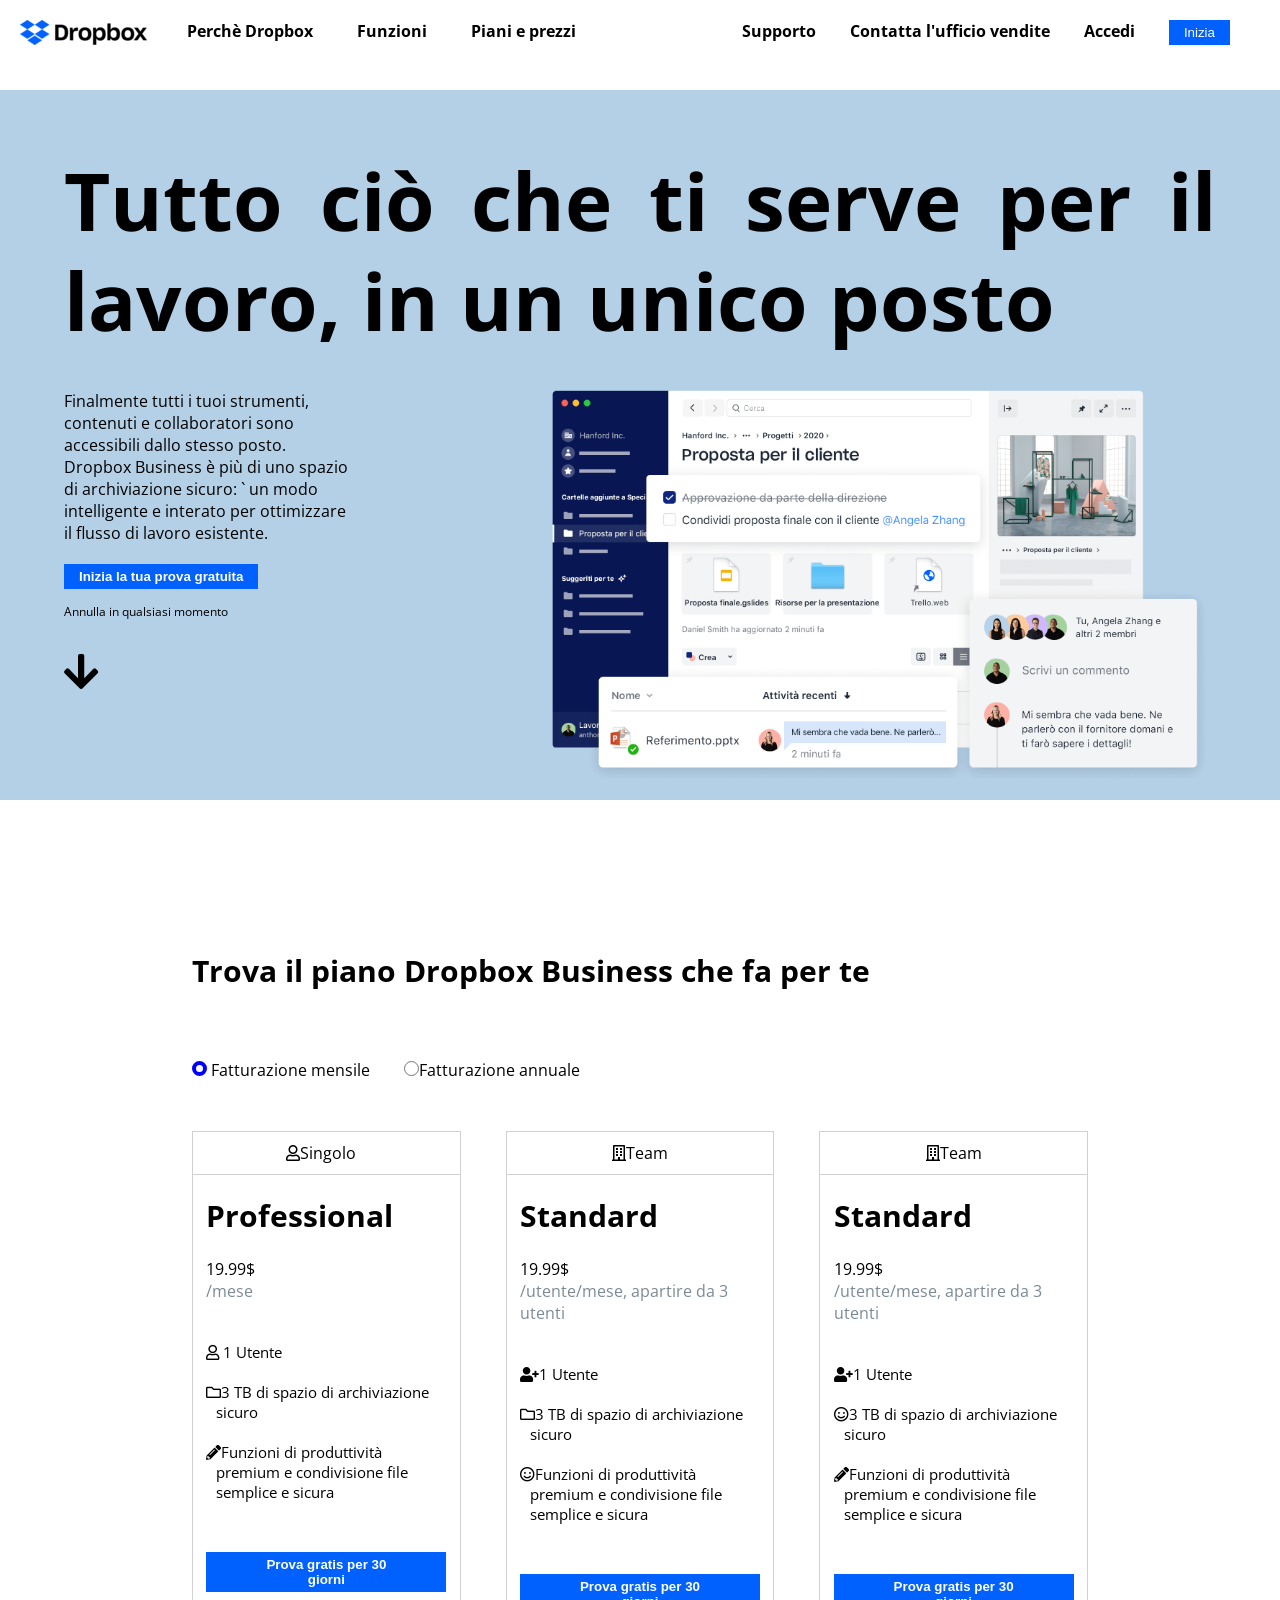
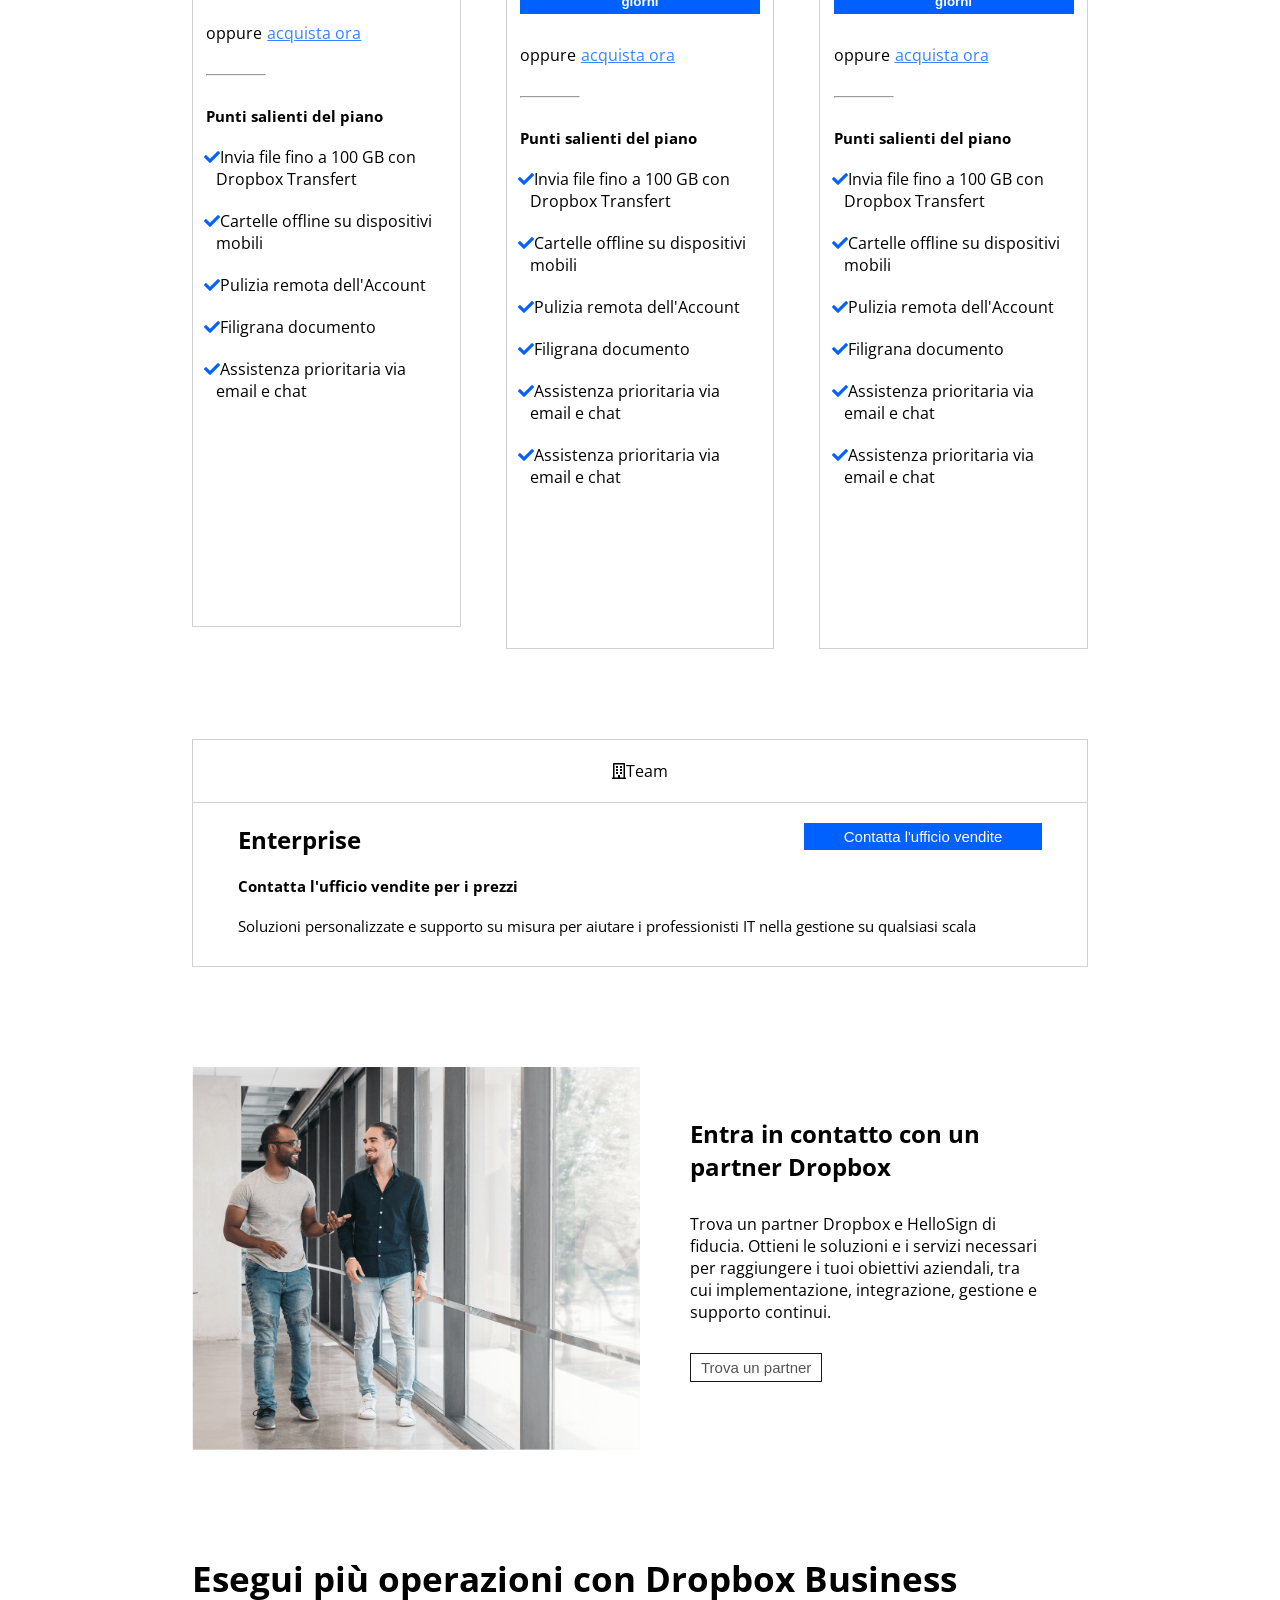
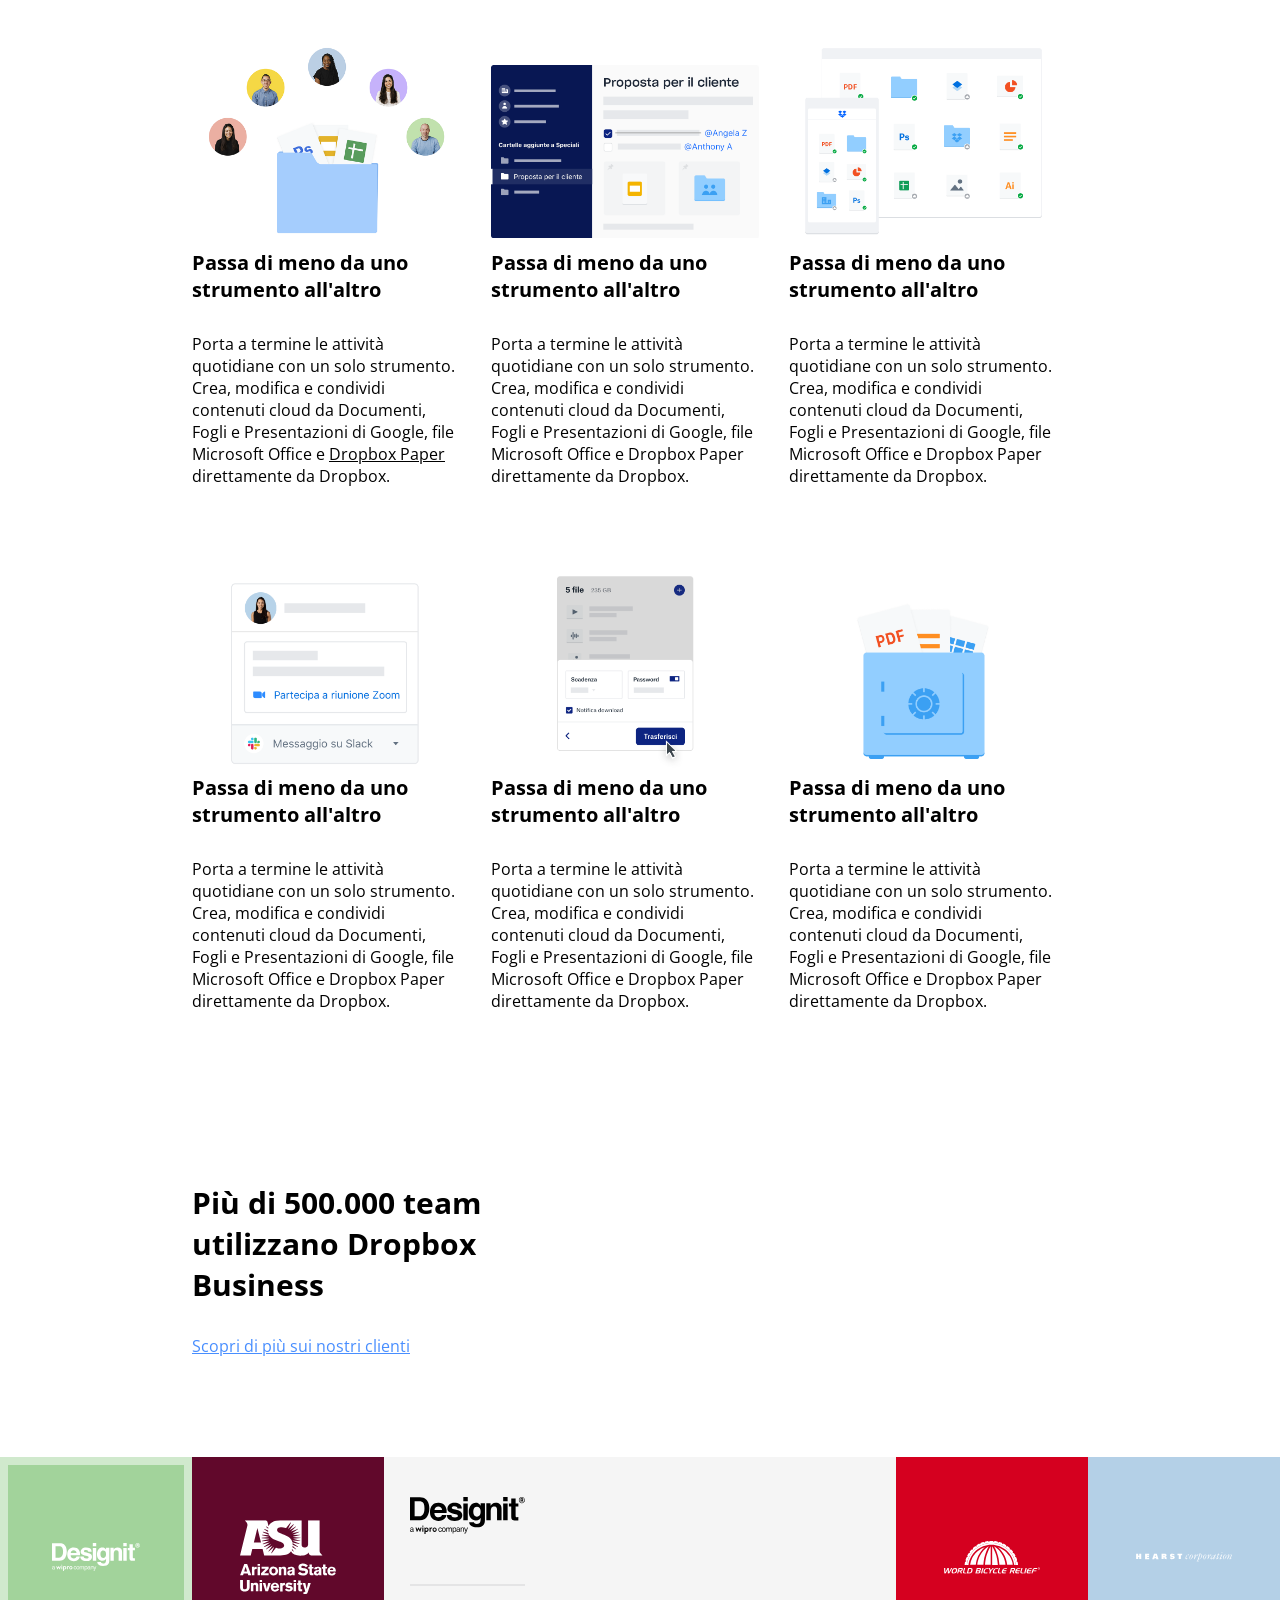
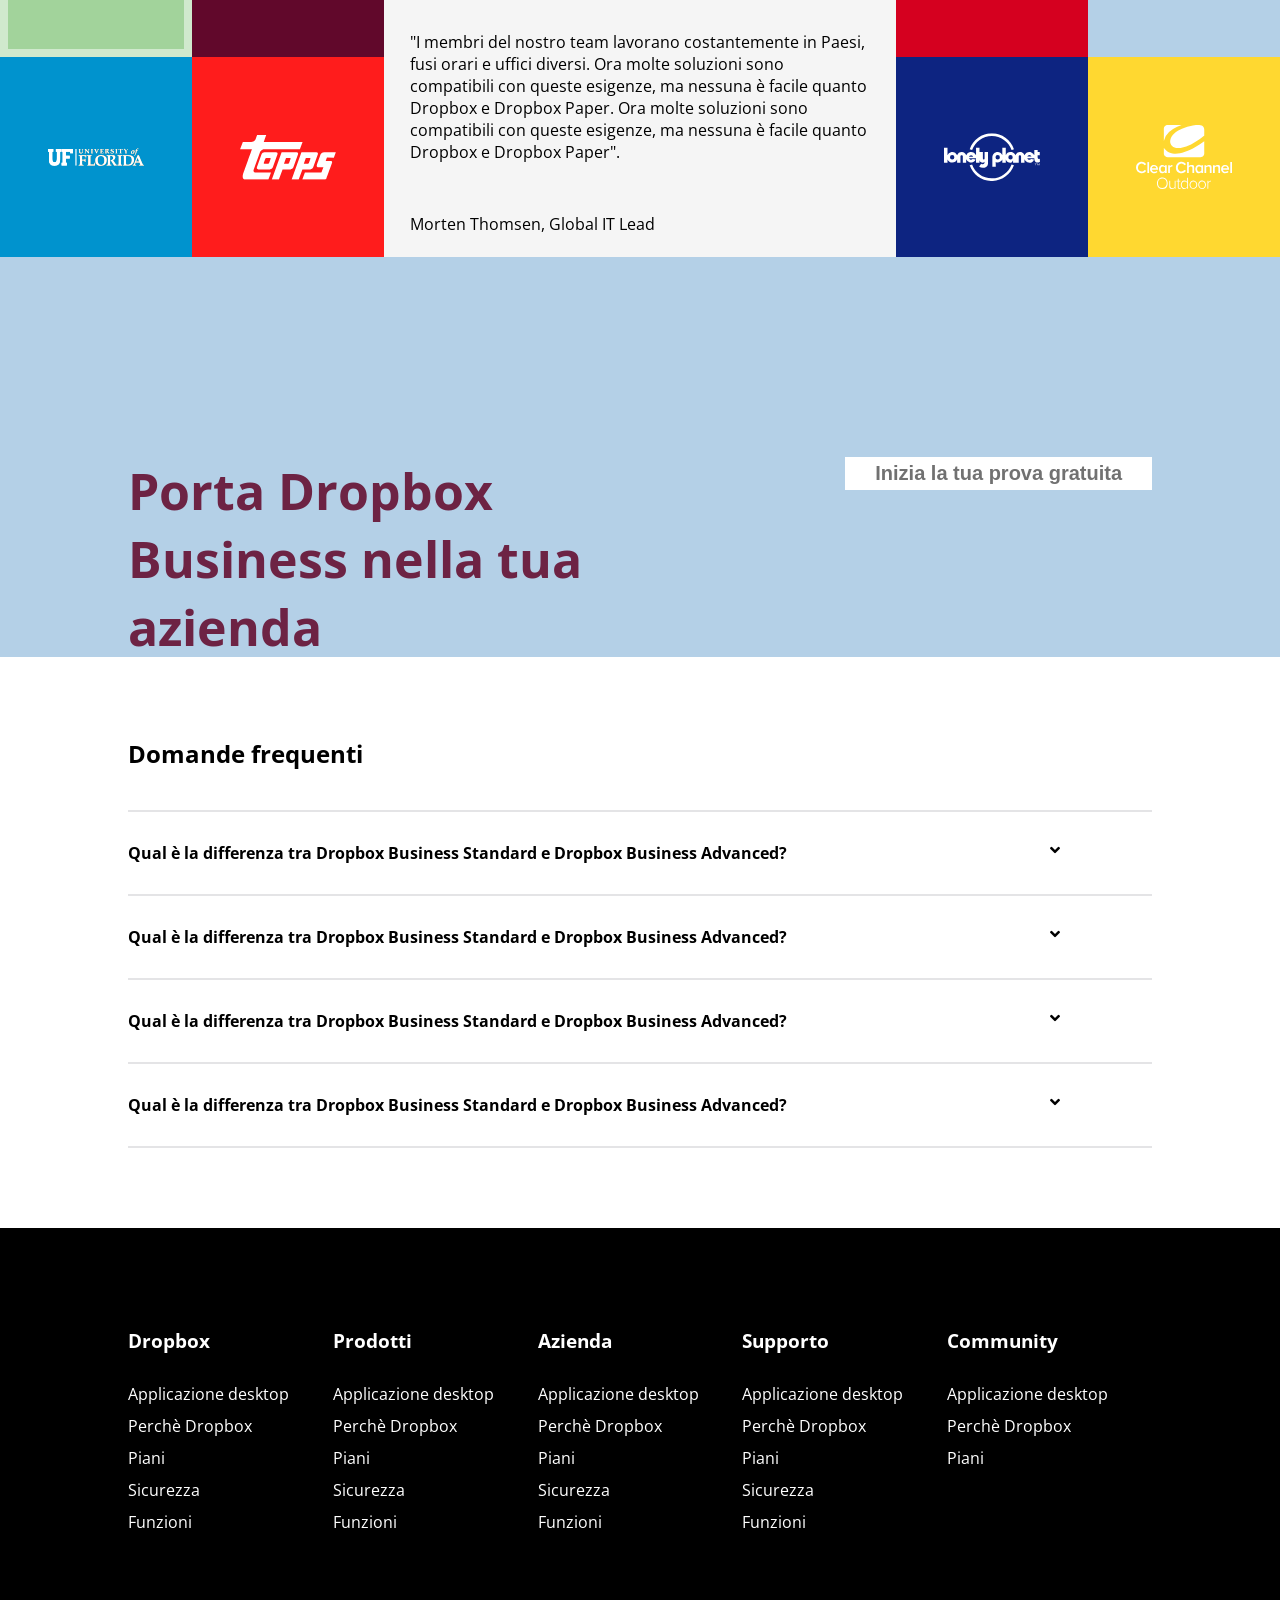
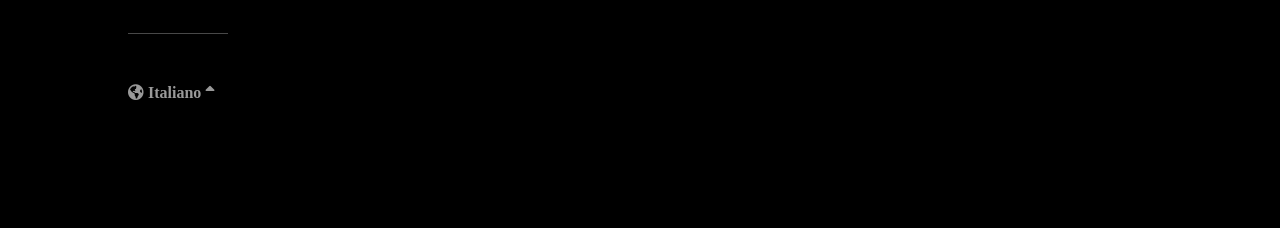
==== commit d713cb09: "modifiche dettagli" ====
--- a/index.html
+++ b/index.html
@@ -124,19 +124,18 @@
                         19.99$ <br>
                         <span class="mese">/mese</span>
 
-                        <p class="descrizione-offerta">
-                            <i class="far fa-user">1 Utente</i>
-                        </p>
-
-                        <p class="descrizione-offerta">
-                            <i class="far fa-folder"> 3 TB di spazio di archiviazione sicuro</i>
-                        </p>
-
-                        <p class="descrizione-offerta">
-                            <i class="fas fa-pencil-alt">
-                                <span>Funzioni di produttivit&agrave; premium e condivisione file semplice e
-                                sicura</span></i>
-                        </p>
+                        <ul class="descrizione-offerta">
+                            <li>
+                                <i class="far fa-user"></i>
+                                1 Utente
+                            </li>
+                            <li>
+                                <i class="far fa-folder"></i>3 TB di spazio di archiviazione sicuro
+                            </li>
+                            <li>
+                                <i class="fas fa-pencil-alt"></i>Funzioni di produttivit&agrave; premium e condivisione file semplice e sicura
+                            </li>
+                        </ul>
 
                         <div class="gratis">
 
@@ -155,11 +154,11 @@
 
                             <ul>
 
-                                <li class="check">Invia file fino a 100 GB con Dropbox Transfert</li>
-                                <li class="check">Cartelle offline su dispositivi mobili</li>
-                                <li class="check">Pulizia remota dell'Account</li>
-                                <li class="check">Filigrana documento</li>
-                                <li class="check">Assistenza prioritaria via email e chat</li>
+                                <li class="check"><i class="fas fa-check"></i>Invia file fino a 100 GB con Dropbox Transfert</li>
+                                <li class="check"><i class="fas fa-check"></i>Cartelle offline su dispositivi mobili</li>
+                                <li class="check"><i class="fas fa-check"></i>Pulizia remota dell'Account</li>
+                                <li class="check"><i class="fas fa-check"></i>Filigrana documento</li>
+                                <li class="check"><i class="fas fa-check"></i>Assistenza prioritaria via email e chat</li>
 
                             </ul>
 
@@ -181,18 +180,17 @@
                         19.99$ <br>
                         <span class="mese">/utente/mese, apartire da 3 utenti</span>
 
-                        <p class="descrizione-offerta">
-                            <i class="fas fa-user-plus">1 Utente</i>
-                        </p>
-
-                        <p class="descrizione-offerta">
-                            <i class="far fa-folder"> 3 TB di spazio di archiviazione sicuro</i>
-                        </p>
-
-                        <p class="descrizione-offerta">
-                            <i class="far fa-smile"><span>Funzioni di produttivit&agrave; premium e condivisione file semplice e sicura</span></i>
-
-                        </p>
+                        <ul class="descrizione-offerta">
+                            <li>
+                                <i class="fas fa-user-plus"></i>1 Utente
+                            </li>
+                            <li>
+                                <i class="far fa-folder"></i>3 TB di spazio di archiviazione sicuro
+                            </li>
+                            <li>
+                                <i class="far fa-smile"></i>Funzioni di produttivit&agrave; premium e condivisione file semplice e sicura
+                            </li>
+                        </ul>
 
                         <div class="gratis">
 
@@ -211,12 +209,12 @@
 
                             <ul>
 
-                                <li class="check">Invia file fino a 100 GB con Dropbox Transfert</li>
-                                <li class="check">Cartelle offline su dispositivi mobili</li>
-                                <li class="check">Pulizia remota dell'Account</li>
-                                <li class="check">Filigrana documento</li>
-                                <li class="check">Assistenza prioritaria via email e chat</li>
-                                <li class="check">Assistenza prioritaria via email e chat</li>
+                                <li class="check"><i class="fas fa-check"></i>Invia file fino a 100 GB con Dropbox Transfert</li>
+                                <li class="check"><i class="fas fa-check"></i>Cartelle offline su dispositivi mobili</li>
+                                <li class="check"><i class="fas fa-check"></i>Pulizia remota dell'Account</li>
+                                <li class="check"><i class="fas fa-check"></i>Filigrana documento</li>
+                                <li class="check"><i class="fas fa-check"></i>Assistenza prioritaria via email e chat</li>
+                                <li class="check"><i class="fas fa-check"></i>Assistenza prioritaria via email e chat</li>
 
                             </ul>
 
@@ -238,19 +236,17 @@
                         19.99$ <br>
                         <span class="mese">/utente/mese, apartire da 3 utenti</span>
 
-                        <p class="descrizione-offerta">
-                            <i class="fas fa-user-plus">1 Utente</i>
-                        </p>
-
-                        <p class="descrizione-offerta">
-                            <i class="far fa-smile">3 TB di spazio di archiviazione sicuro</i>
-                        </p>
-
-                        <p class="descrizione-offerta">
-                            <i class="fas fa-pencil-alt"><span>Funzioni di produttivit&agrave; premium e condivisione
-                                    file semplice e sicura</span></i>
-
-                        </p>
+                        <ul class="descrizione-offerta">
+                            <li>
+                                <i class="fas fa-user-plus"></i>1 Utente
+                            </li>
+                            <li>
+                                <i class="far fa-smile"></i>3 TB di spazio di archiviazione sicuro
+                            </li>
+                            <li>
+                                <i class="fas fa-pencil-alt"></i>Funzioni di produttivit&agrave; premium e condivisione file semplice e sicura
+                            </li>
+                        </ul>
 
                         <div class="gratis">
 
@@ -269,12 +265,12 @@
 
                             <ul>
 
-                                <li class="check">Invia file fino a 100 GB con Dropbox Transfert</li>
-                                <li class="check">Cartelle offline su dispositivi mobili</li>
-                                <li class="check">Pulizia remota dell'Account</li>
-                                <li class="check">Filigrana documento</li>
-                                <li class="check">Assistenza prioritaria via email e chat</li>
-                                <li class="check">Assistenza prioritaria via email e chat</li>
+                                <li class="check"><i class="fas fa-check"></i>Invia file fino a 100 GB con Dropbox Transfert</li>
+                                <li class="check"><i class="fas fa-check"></i>Cartelle offline su dispositivi mobili</li>
+                                <li class="check"><i class="fas fa-check"></i>Pulizia remota dell'Account</li>
+                                <li class="check"><i class="fas fa-check"></i>Filigrana documento</li>
+                                <li class="check"><i class="fas fa-check"></i>Assistenza prioritaria via email e chat</li>
+                                <li class="check"><i class="fas fa-check"></i>Assistenza prioritaria via email e chat</li>
 
                             </ul>
 
@@ -551,7 +547,7 @@
                 <i class="fas fa-angle-down">
                 </i> 
 
-                <p class="p-angle">Lorem ipsum dolor sit amet consectetur adipisicing elit. Est quod perferendis iste accusamus praesentium enim repellat at. Tempore fugit dicta exercitationem ad! Ipsum consequatur sequi dolores voluptas impedit, odit non.</p>
+                <p class="p-angle">Il piano standard fornisce ai team 5 TB (500 GB) di spazio di archiviazione e semplici strumenti di condivisione e collaborazione. Per i team che hanno bisogno di più spazio di archiviazione e sicurezza, il piano Advanced offre tutto lo spazio necessario al team, oltre a sofisticate funzioni di amministrazione, controllo, integrazione e sicurezza. Per ulteriori informazioni sui nostri piani, consulta questa pagina.</p>
 
             </div>
 
@@ -561,7 +557,7 @@
 
                 <i class="fas fa-angle-down"></i>
 
-                <p class="p-angle">Lorem ipsum dolor sit amet consectetur adipisicing elit. Est quod perferendis iste accusamus praesentium enim repellat at. Tempore fugit dicta exercitationem ad! Ipsum consequatur sequi dolores voluptas impedit, odit non.</p>
+                <p class="p-angle">Il piano standard fornisce ai team 5 TB (500 GB) di spazio di archiviazione e semplici strumenti di condivisione e collaborazione. Per i team che hanno bisogno di più spazio di archiviazione e sicurezza, il piano Advanced offre tutto lo spazio necessario al team, oltre a sofisticate funzioni di amministrazione, controllo, integrazione e sicurezza. Per ulteriori informazioni sui nostri piani, consulta questa pagina.</p>
 
             </div>
 
@@ -571,7 +567,7 @@
 
                 <i class="fas fa-angle-down"></i>
 
-                <p class="p-angle">Lorem ipsum dolor sit amet consectetur adipisicing elit. Est quod perferendis iste accusamus praesentium enim repellat at. Tempore fugit dicta exercitationem ad! Ipsum consequatur sequi dolores voluptas impedit, odit non.</p>
+                <p class="p-angle">Il piano standard fornisce ai team 5 TB (500 GB) di spazio di archiviazione e semplici strumenti di condivisione e collaborazione. Per i team che hanno bisogno di più spazio di archiviazione e sicurezza, il piano Advanced offre tutto lo spazio necessario al team, oltre a sofisticate funzioni di amministrazione, controllo, integrazione e sicurezza. Per ulteriori informazioni sui nostri piani, consulta questa pagina.</p>
 
             </div>
 
@@ -581,7 +577,7 @@
 
                 <i class="fas fa-angle-down"></i>
 
-                <p class="p-angle">Lorem ipsum dolor sit amet consectetur adipisicing elit. Est quod perferendis iste accusamus praesentium enim repellat at. Tempore fugit dicta exercitationem ad! Ipsum consequatur sequi dolores voluptas impedit, odit non.</p>
+                <p class="p-angle">Il piano standard fornisce ai team 5 TB (500 GB) di spazio di archiviazione e semplici strumenti di condivisione e collaborazione. Per i team che hanno bisogno di più spazio di archiviazione e sicurezza, il piano Advanced offre tutto lo spazio necessario al team, oltre a sofisticate funzioni di amministrazione, controllo, integrazione e sicurezza. Per ulteriori informazioni sui nostri piani, consulta questa pagina.</p>
 
             </div>
 
--- a/css/style.css
+++ b/css/style.css
@@ -237,8 +237,31 @@
     margin-top: 40px;
 }
 
-.fa-pencil-alt span {
-    font-weight: normal;
+.descrizione-offerta li {
+    list-style-type: none;
+    font-size: 15px;
+    padding-left: 10px;
+    margin-bottom: 20px;
+}
+
+.fa-user {
+    margin-left: -10px;
+}
+
+.fa-folder {
+    margin-left: -10px;
+}
+
+.fa-user-plus {
+    margin-left: -10px;
+}
+
+.fa-smile {
+    margin-left: -10px;
+}
+
+.fa-pencil-alt {
+    margin-left: -10px;
 }
 
 .gratis {
@@ -286,12 +309,12 @@
 .punti-salienti ul li {
     list-style-type: none;
     margin-top: 20px;
-}
-
-.check::before {
-    content: "\2713";
-    color: #3883FF;
-    font-weight: bold;
+    padding-left: 10px;
+}
+
+.fa-check {
+    margin-left: -12px;
+    color: #0262FF;
 }
 
 /* parte centrale della tabella */
